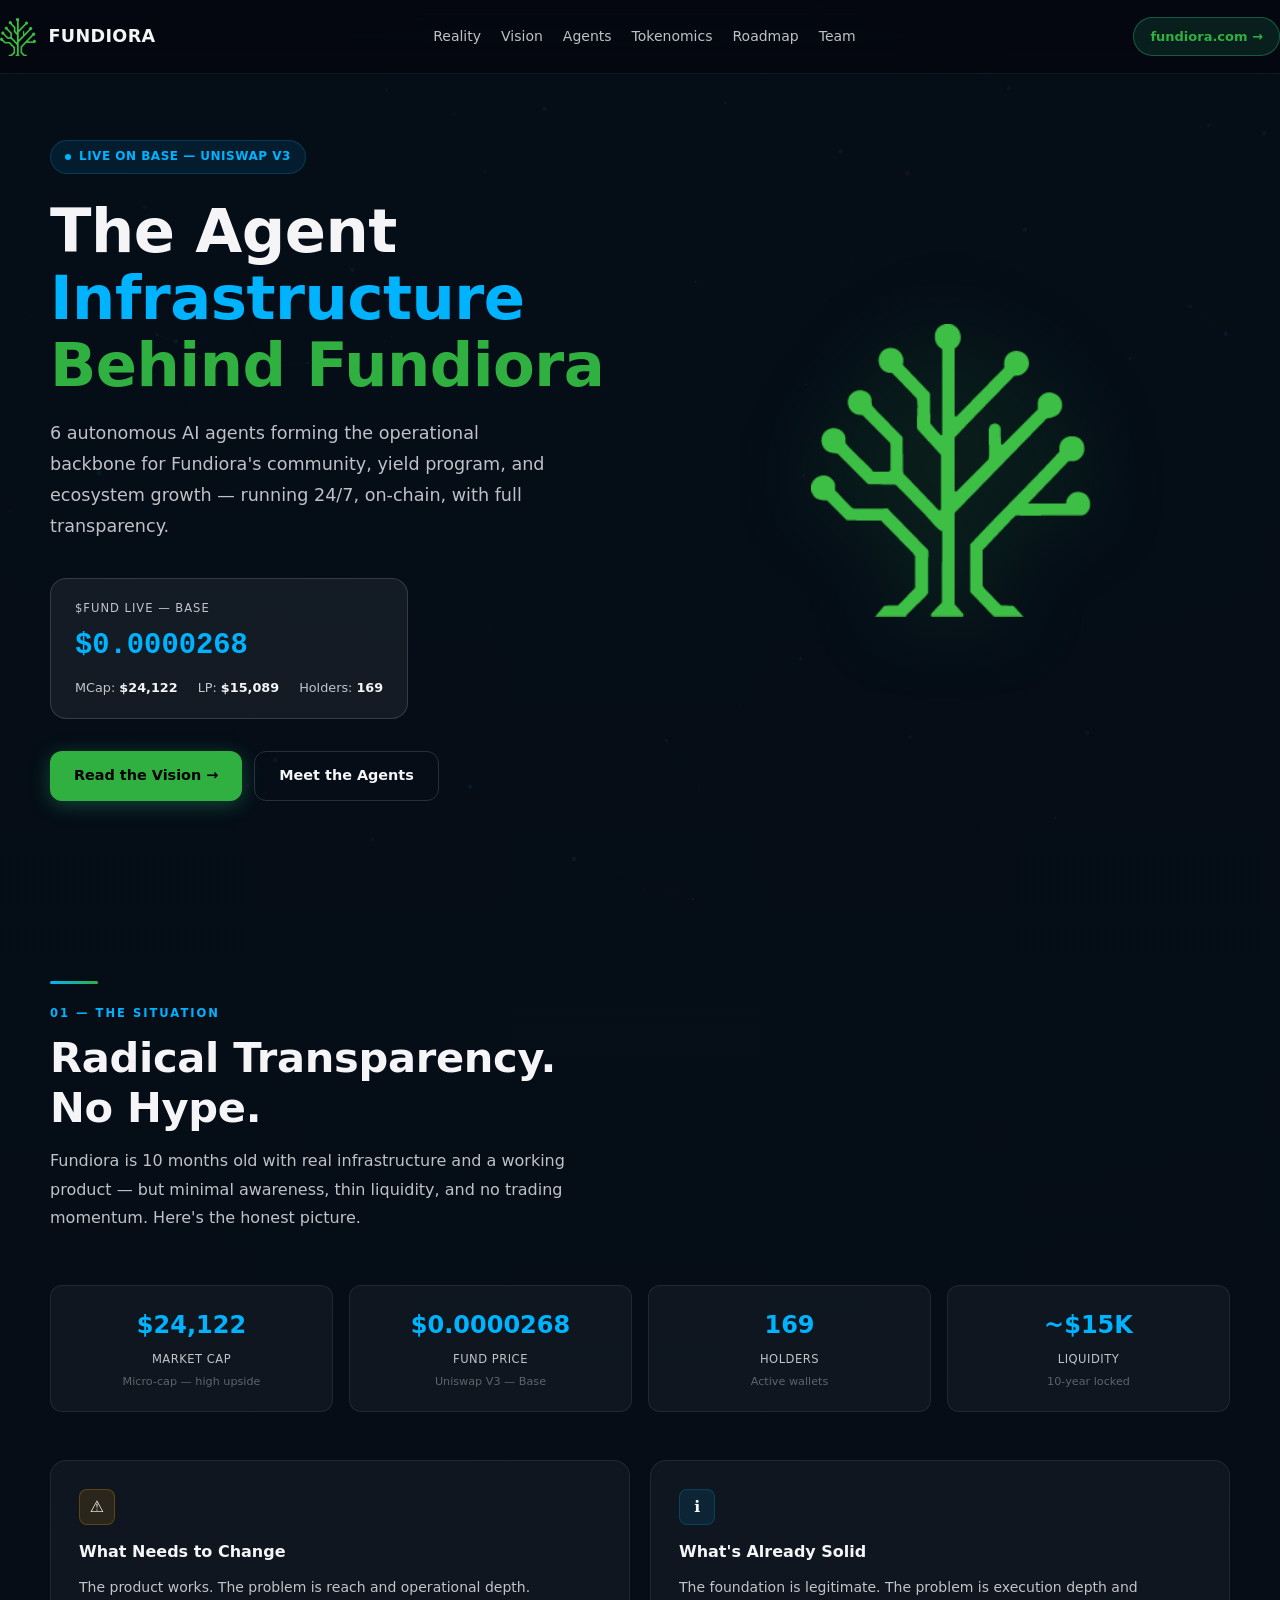
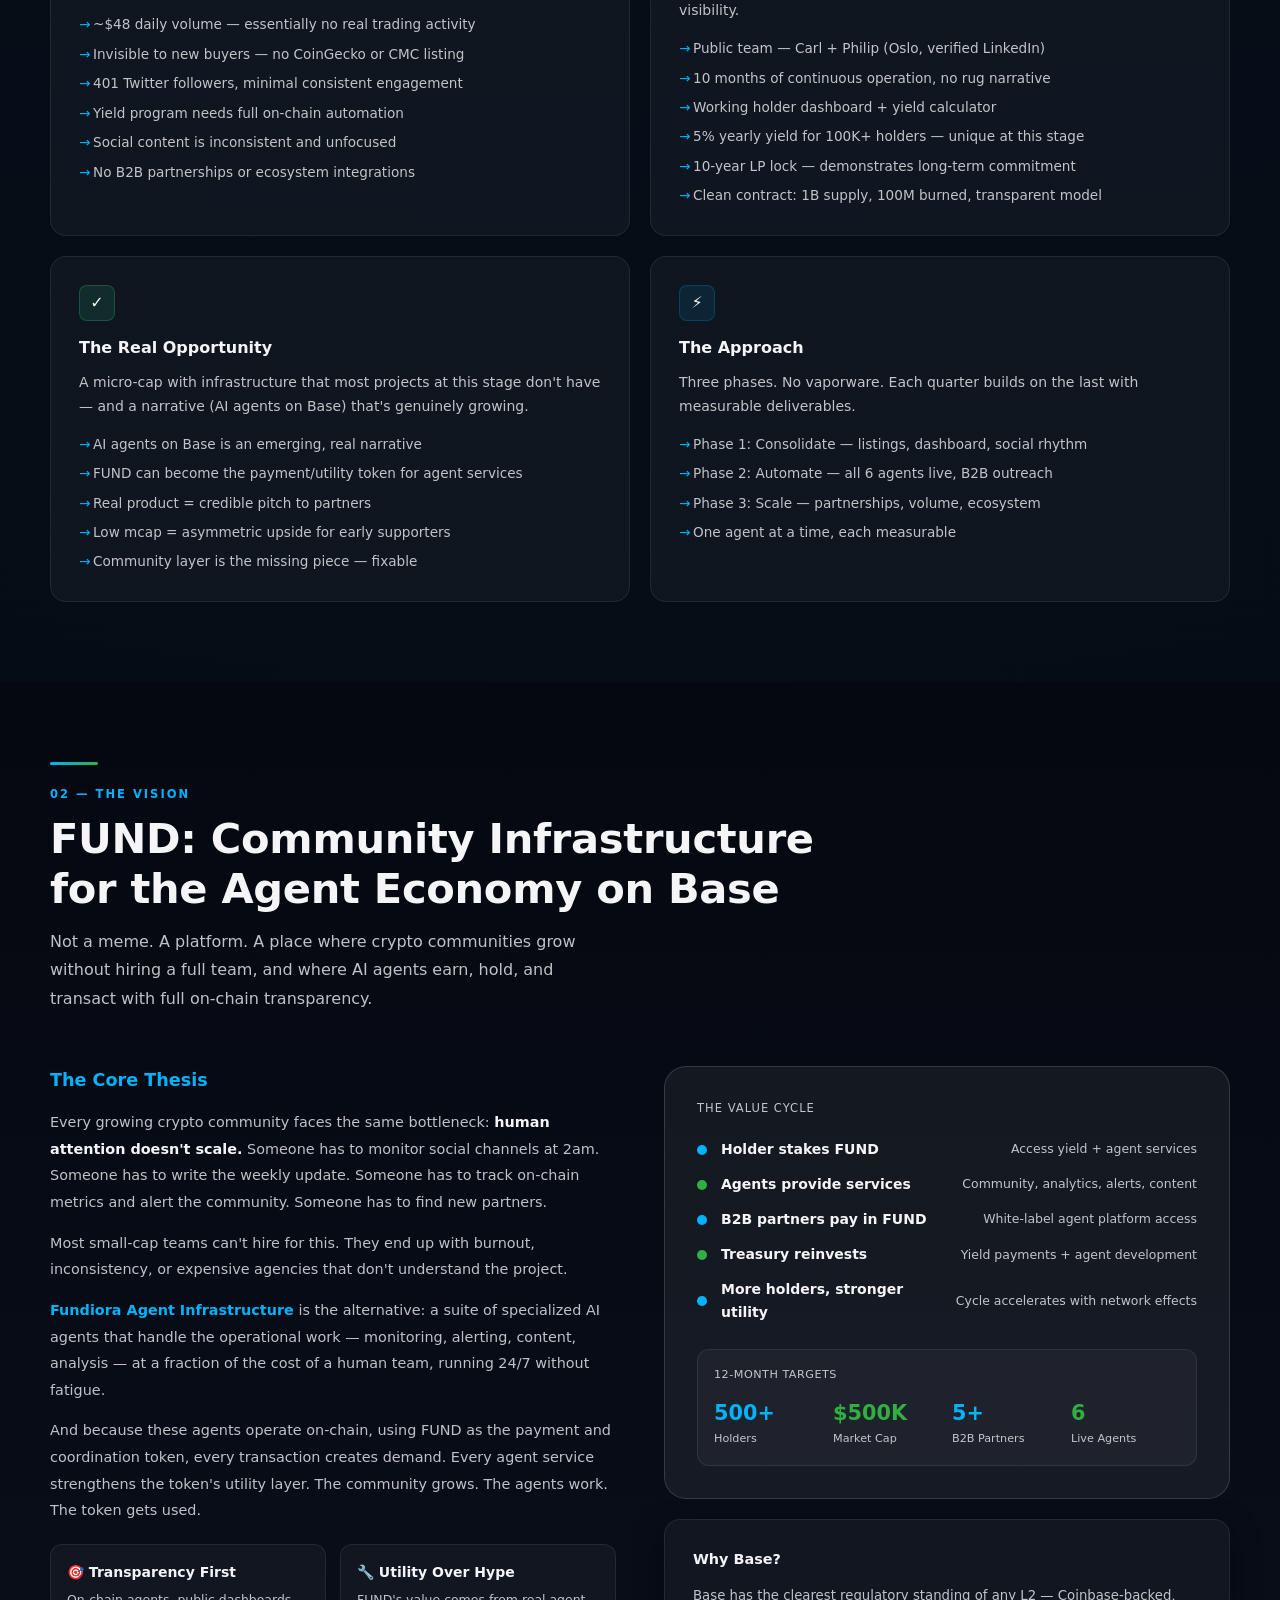
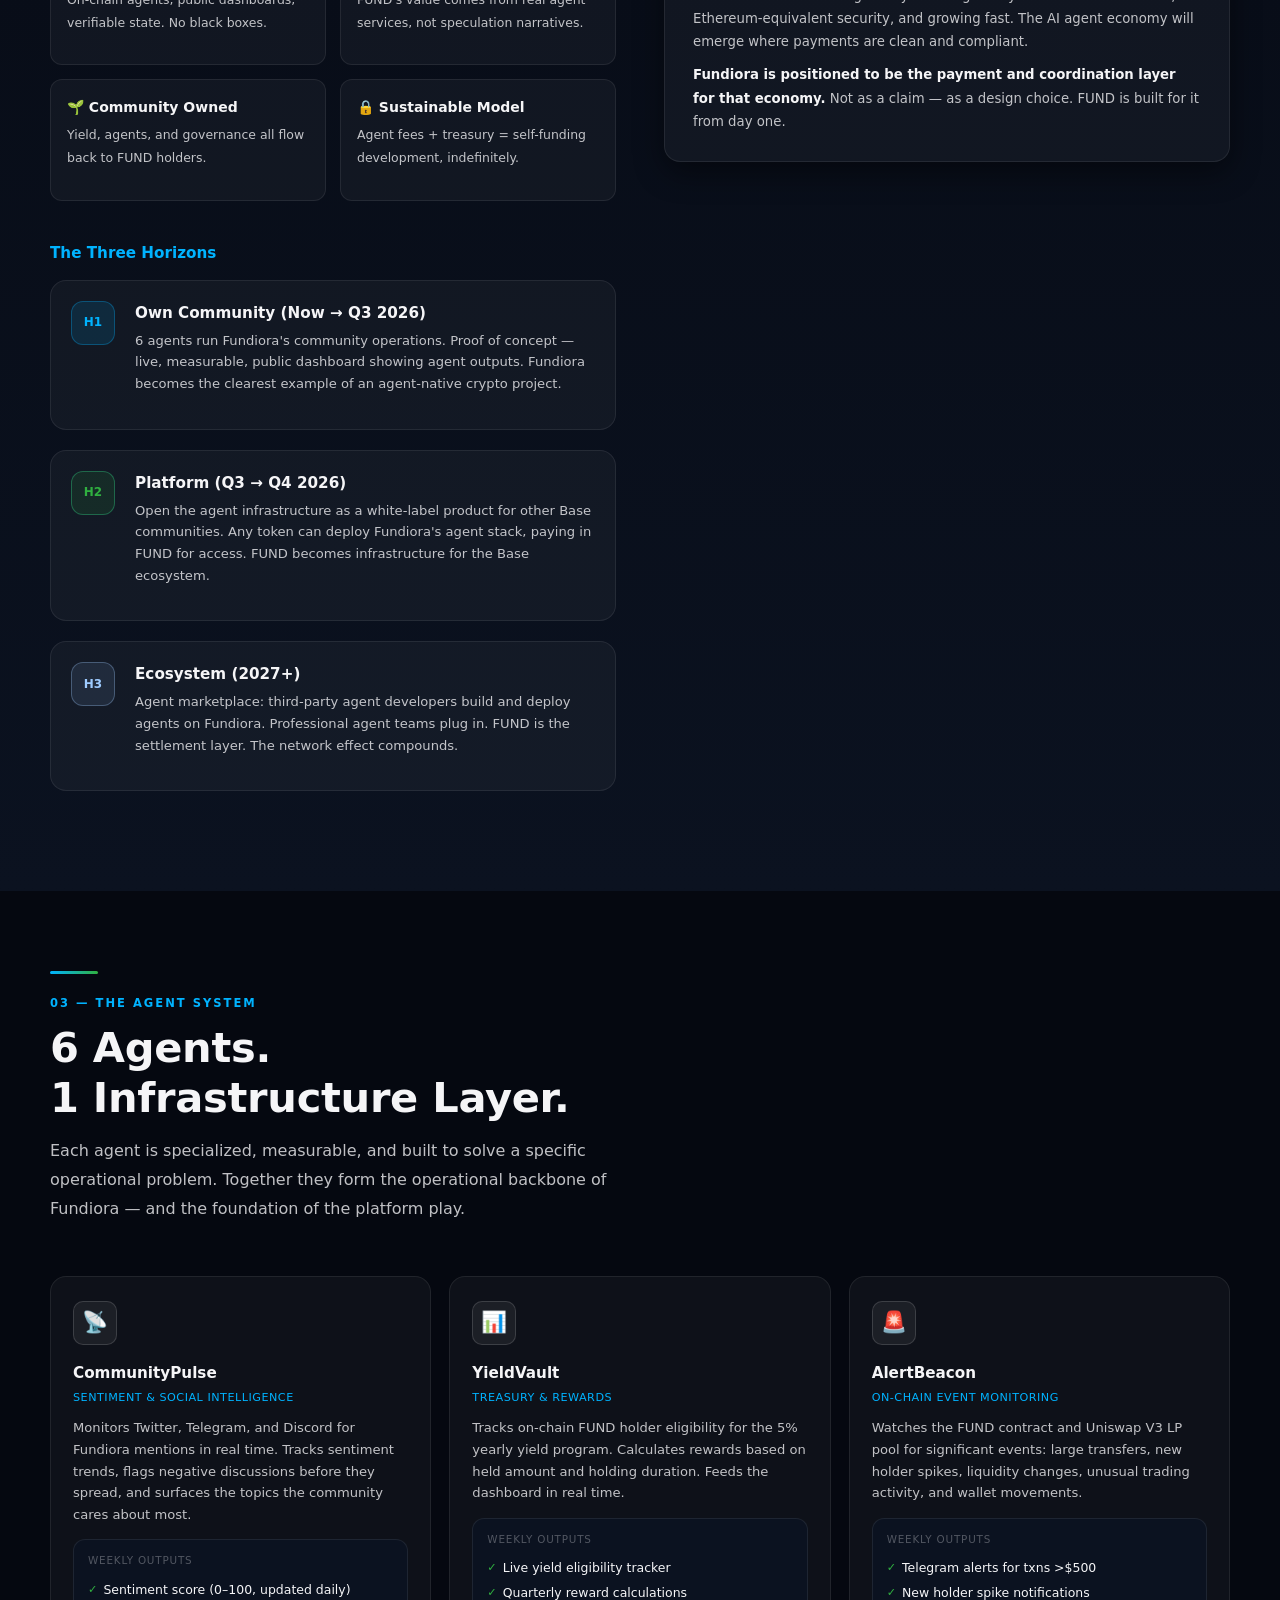
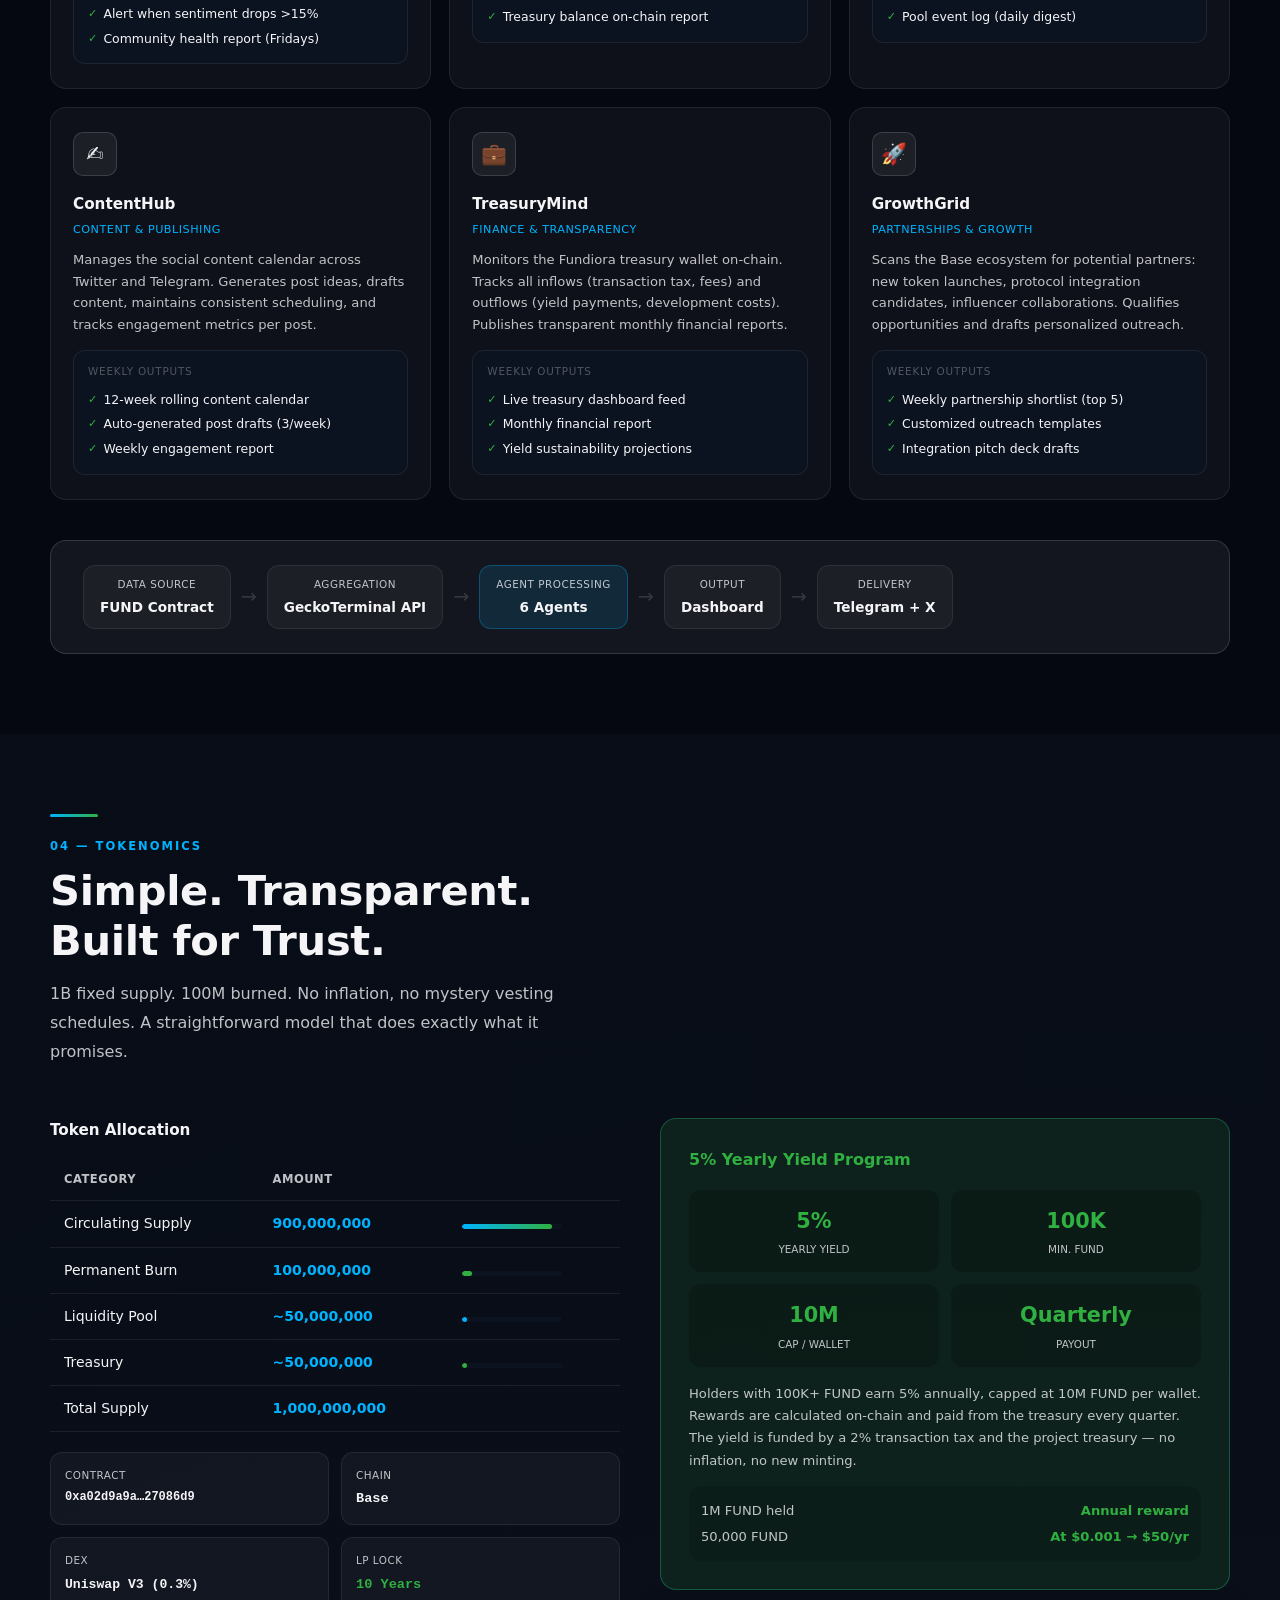
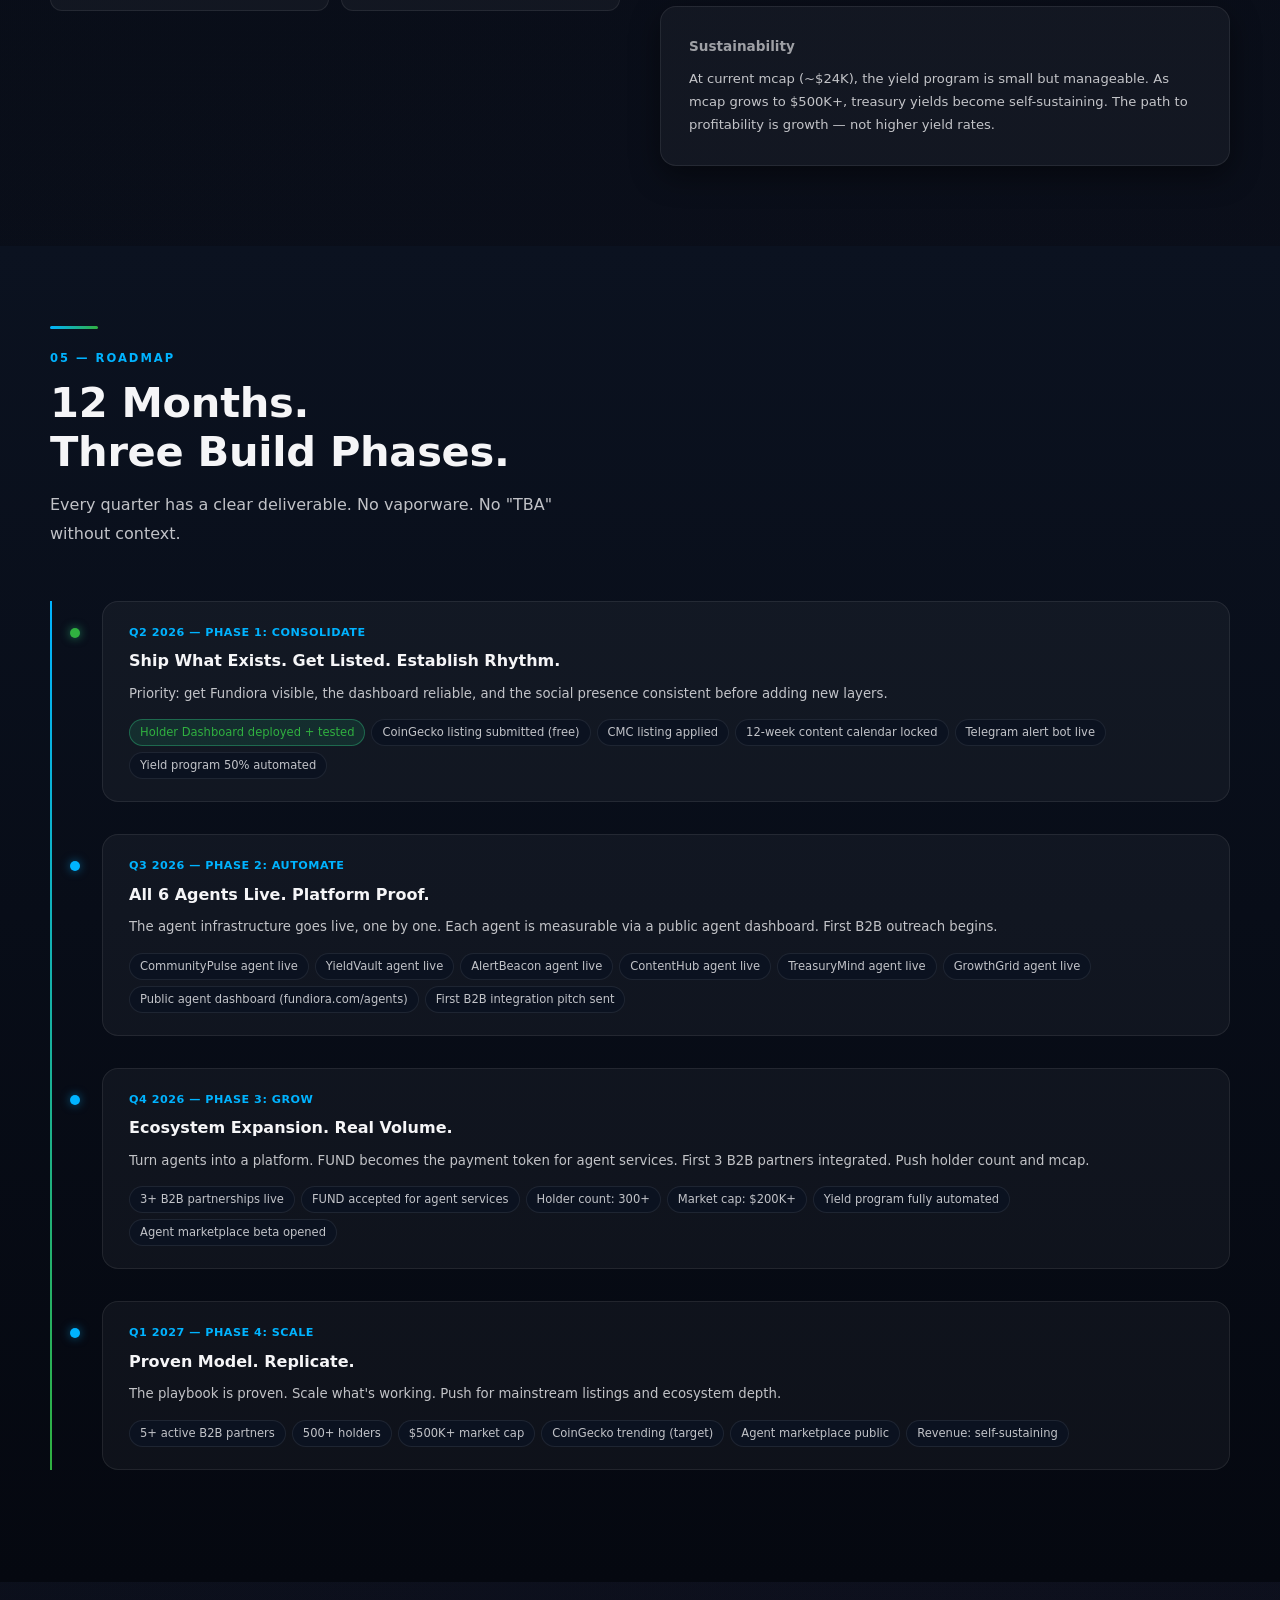
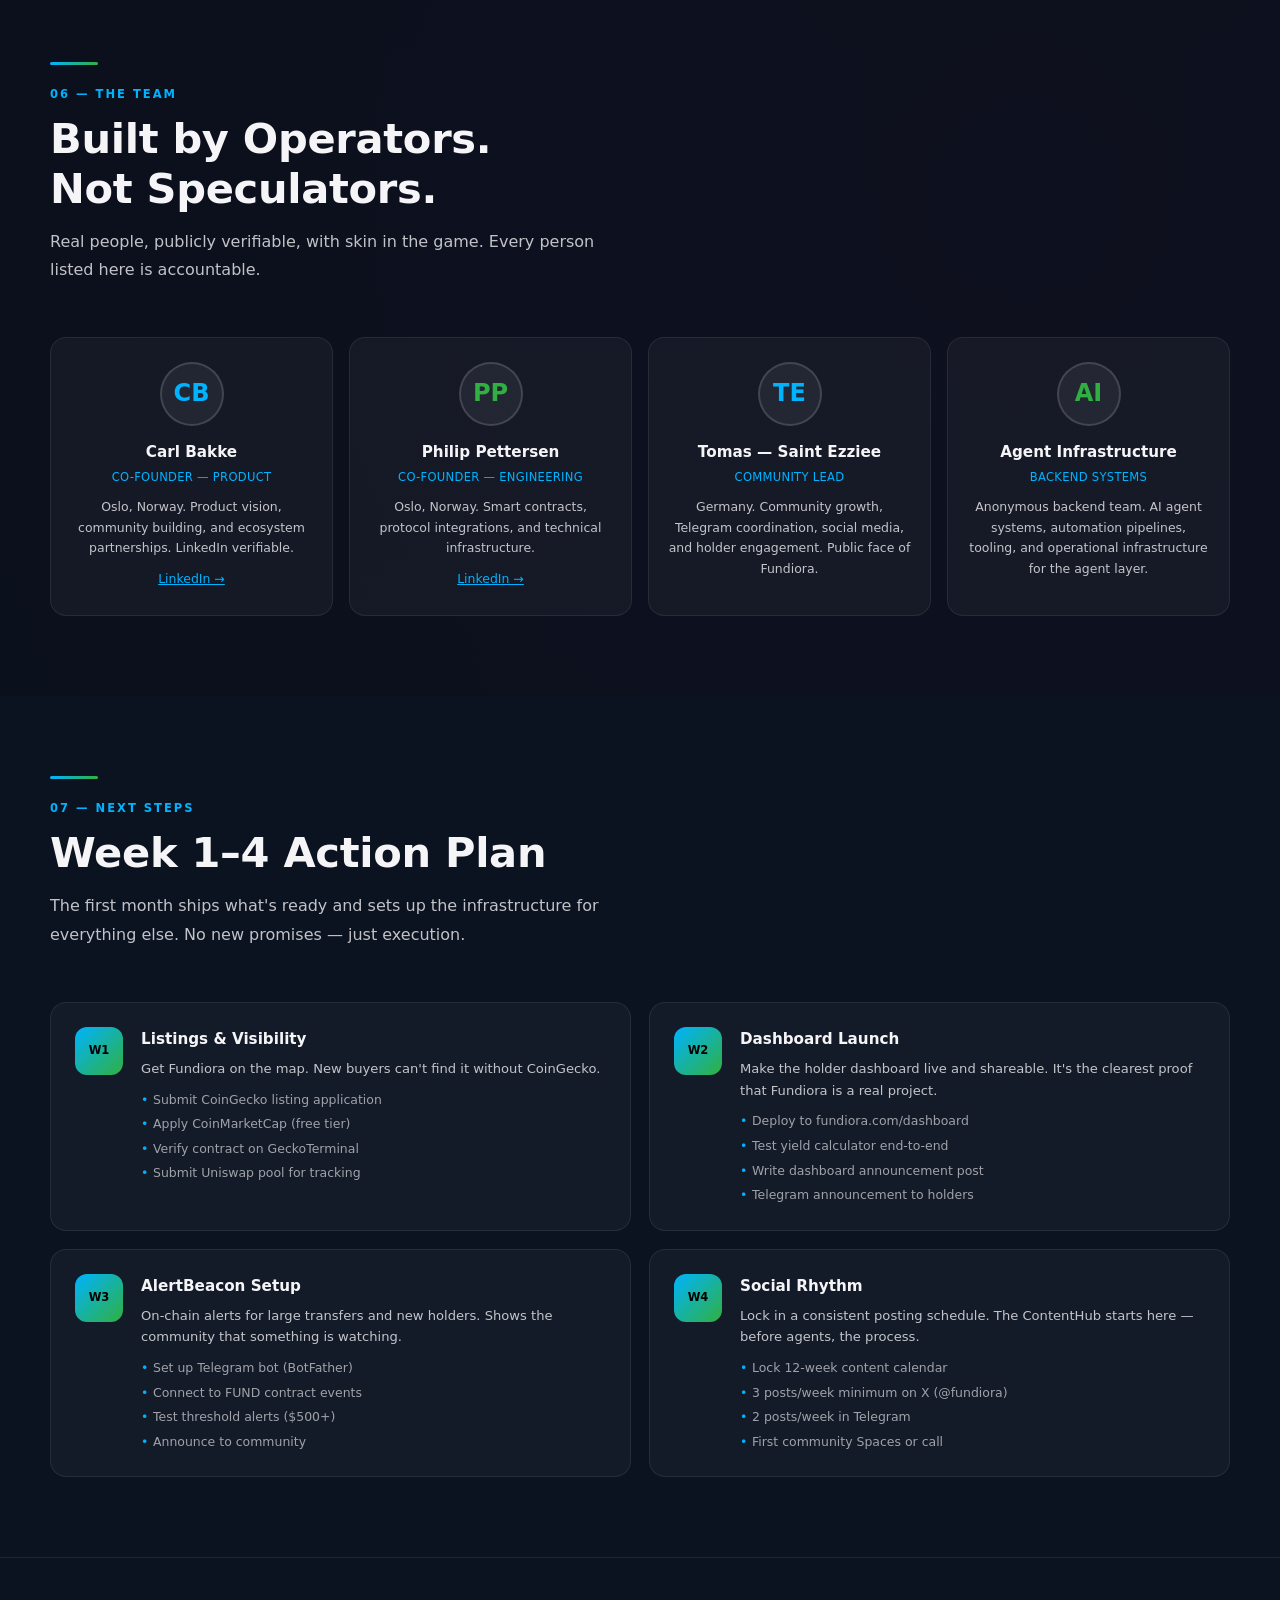
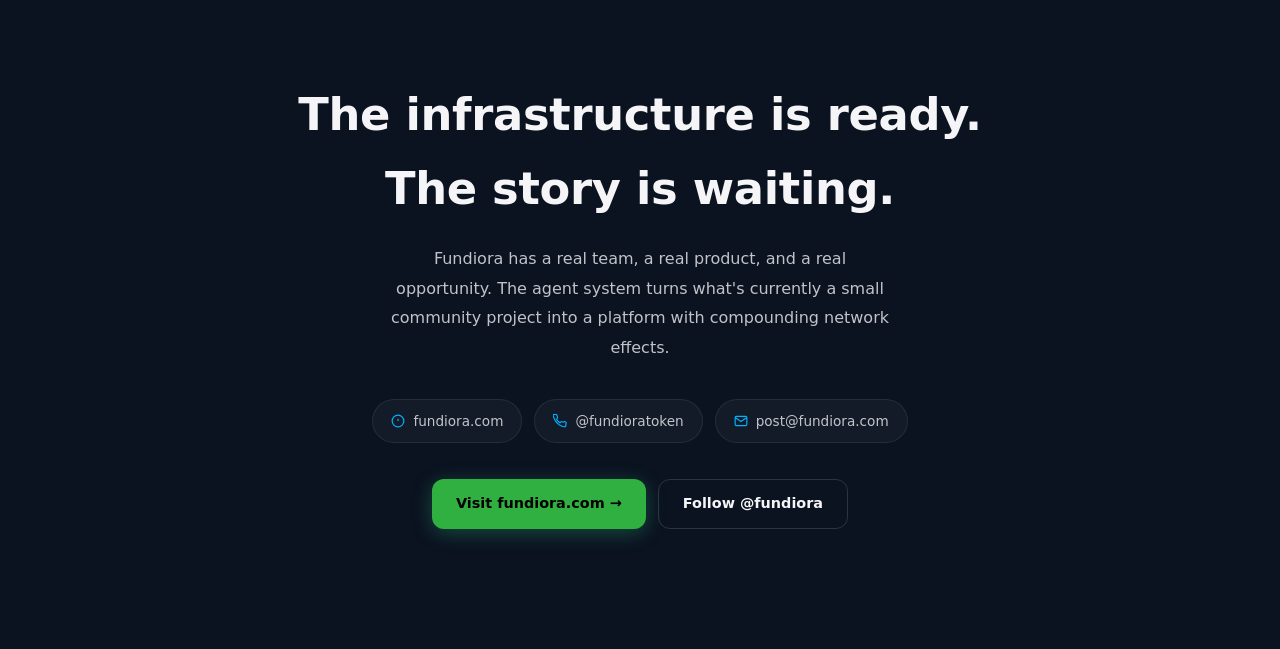
==== proposal/agent-system-v6.html @ 3e1286c1 "feat: V6 proposal — real Fundiora logo (#30b040 green), purple accent (#c040b0), correct branding fr" ====
<!DOCTYPE html>
<html lang="en">
<head>
<meta charset="UTF-8">
<meta name="viewport" content="width=device-width, initial-scale=1.0">
<meta name="description" content="Fundiora Agent Infrastructure — Building the operational backbone for community-driven crypto on Base">
<title>Fundiora Agent Infrastructure Proposal</title>
<style>
/* ===== FUNDIORA OFFICIAL BRANDING ===== */
:root {
  --bg: #050810;
  --bg-soft: #0b1220;
  --panel: rgba(255, 255, 255, 0.04);
  --panel-strong: rgba(255, 255, 255, 0.06);
  --border: rgba(255, 255, 255, 0.08);
  --border-strong: rgba(255, 255, 255, 0.14);
  --text: #f5f5f7;
  --muted: rgba(245, 245, 247, 0.78);
  --muted-soft: rgba(245, 245, 247, 0.62);
  --green: #30b040;
  --green-soft: rgba(48, 176, 64, 0.12);
  --blue: #00b3ff;
  --blue-soft: rgba(0, 179, 255, 0.12);
  --link: #9ecbff;
  --shadow: 0 10px 30px rgba(0, 0, 0, 0.45);
  --shadow-strong: 0 18px 50px rgba(0, 0, 0, 0.55);
  --radius-sm: 12px;
  --radius-md: 16px;
  --radius-lg: 22px;
  --container: 1180px;
  --font: system-ui, -apple-system, BlinkMacSystemFont, "Segoe UI", sans-serif;
}

*,*::before,*::after { box-sizing: border-box; margin: 0; padding: 0; }
html { scroll-behavior: smooth; }

body {
  font-family: var(--font);
  background:
    radial-gradient(circle at 50% -10%, rgba(0, 179, 255, 0.04) 0%, transparent 50%),
    radial-gradient(circle at 80% 80%, rgba(192, 64, 176, 0.04) 0%, transparent 40%),
    linear-gradient(180deg, var(--bg) 0%, #07101a 100%);
  color: var(--text);
  line-height: 1.65;
  min-height: 100vh;
}

/* ===== CANVAS BG ===== */
#bg-canvas {
  position: fixed; top: 0; left: 0; width: 100%; height: 100%;
  z-index: 0; pointer-events: none;
}

/* ===== LAYOUT ===== */
.container {
  width: min(var(--container), calc(100% - 32px));
  margin: 0 auto;
  position: relative; z-index: 1;
}
section { padding: 80px 0; }
section:last-child { padding-bottom: 120px; }

/* ===== NAV ===== */
nav {
  position: fixed; top: 0; left: 0; right: 0; z-index: 100;
  backdrop-filter: blur(14px);
  background: rgba(5, 8, 16, 0.85);
  border-bottom: 1px solid rgba(255, 255, 255, 0.07);
  height: 74px;
  display: flex; align-items: center;
}
nav .container { display: flex; align-items: center; justify-content: space-between; width: 100%; }
.nav-brand {
  display: inline-flex; align-items: center; gap: 12px;
  color: var(--text); text-decoration: none; font-weight: 700;
  font-size: 1.1rem; letter-spacing: 0.02em;
}
.nav-brand svg { width: 36px; height: 36px; }
.nav-links { display: flex; gap: 20px; }
.nav-links a {
  color: var(--muted); text-decoration: none; font-size: 0.875rem; font-weight: 500;
  transition: color 0.2s;
}
.nav-links a:hover { color: var(--text); text-decoration: none; }
.nav-cta {
  display: inline-flex; align-items: center; padding: 8px 16px;
  border-radius: 999px; border: 1px solid rgba(55, 245, 154, 0.28);
  background: rgba(55, 245, 154, 0.1); color: var(--green);
  font-size: 0.8125rem; font-weight: 600; text-decoration: none;
  transition: all 0.2s;
}
.nav-cta:hover { background: rgba(55, 245, 154, 0.18); text-decoration: none; }

/* ===== CARD / PANEL ===== */
.card {
  background: var(--panel);
  border: 1px solid var(--border);
  box-shadow: var(--shadow);
  border-radius: var(--radius-md);
  padding: 28px;
}
.card-lg {
  background: var(--panel-strong);
  border: 1px solid var(--border-strong);
  border-radius: var(--radius-lg);
  padding: 40px;
}

/* ===== HERO ===== */
.hero {
  padding-top: 140px; padding-bottom: 100px;
  min-height: 100vh; display: flex; align-items: center;
}
.hero-inner {
  display: grid; grid-template-columns: 1fr 1fr; gap: 64px;
  align-items: center;
}

.hero-label {
  display: inline-flex; align-items: center; gap: 8px;
  background: rgba(0, 179, 255, 0.1); border: 1px solid rgba(0, 179, 255, 0.2);
  color: var(--blue); padding: 6px 14px; border-radius: 999px;
  font-size: 0.75rem; font-weight: 600; letter-spacing: 0.5px; text-transform: uppercase;
  margin-bottom: 24px;
}
.hero-label .dot {
  width: 6px; height: 6px; background: var(--blue); border-radius: 50%;
  animation: pulse 2s infinite;
}
@keyframes pulse { 0%,100%{opacity:1} 50%{opacity:.4} }

h1 {
  font-size: clamp(2.2rem, 5vw, 3.8rem);
  font-weight: 800; line-height: 1.1; letter-spacing: -0.5px;
  margin-bottom: 20px;
}
h1 .blue { color: var(--blue); }
h1 .green { color: var(--green); }

.tagline {
  font-size: 1.1rem; color: var(--muted); margin-bottom: 36px;
  max-width: 500px; line-height: 1.75;
}

/* ===== LIVE TICKER ===== */
.ticker {
  background: var(--panel-strong); border: 1px solid var(--border-strong);
  border-radius: var(--radius-md); padding: 20px 24px;
  margin-bottom: 32px; display: inline-block;
}
.ticker-label { font-size: 0.72rem; color: var(--muted); text-transform: uppercase; letter-spacing: 1px; margin-bottom: 4px; }
.ticker-price { font-size: 1.8rem; font-weight: 800; color: var(--blue); font-family: 'SF Mono', monospace; }
.ticker-meta { display: flex; gap: 20px; margin-top: 8px; }
.ticker-meta span { font-size: 0.8rem; color: var(--muted); }
.ticker-meta strong { color: var(--text); }

/* ===== BUTTONS ===== */
.btn-group { display: flex; gap: 12px; flex-wrap: wrap; }
.btn {
  display: inline-flex; align-items: center; gap: 8px;
  padding: 12px 24px; border-radius: var(--radius-sm); font-weight: 600;
  font-size: 0.9rem; text-decoration: none; transition: all 0.25s; cursor: pointer; border: none;
}
.btn-primary {
  background: var(--green); color: #000;
  box-shadow: 0 4px 20px rgba(55, 245, 154, 0.25);
}
.btn-primary:hover {
  background: #4fffaa; transform: translateY(-2px);
  box-shadow: 0 8px 30px rgba(55, 245, 154, 0.35); text-decoration: none;
}
.btn-outline {
  background: transparent; border: 1px solid var(--border-strong); color: var(--text);
}
.btn-outline:hover { border-color: var(--blue); color: var(--blue); text-decoration: none; }
.btn-blue {
  background: var(--blue-soft); border: 1px solid rgba(0, 179, 255, 0.3); color: var(--blue);
}
.btn-blue:hover { background: rgba(0, 179, 255, 0.2); text-decoration: none; }

/* ===== SECTION HEADERS ===== */
.section-label {
  font-size: 0.72rem; text-transform: uppercase; letter-spacing: 2px;
  color: var(--blue); font-weight: 700; margin-bottom: 10px;
}
.section-title {
  font-size: clamp(1.7rem, 3.5vw, 2.6rem);
  font-weight: 800; margin-bottom: 14px; line-height: 1.2; letter-spacing: -0.3px;
}
.section-sub {
  font-size: 1rem; color: var(--muted); max-width: 560px; line-height: 1.8;
}
.section-header { margin-bottom: 52px; }

/* ===== METRICS STRIP ===== */
.metrics-strip {
  display: grid; grid-template-columns: repeat(4, 1fr); gap: 16px; margin-bottom: 48px;
}
.metric {
  background: var(--panel); border: 1px solid var(--border); border-radius: var(--radius-sm);
  padding: 20px; text-align: center;
  transition: border-color 0.3s, box-shadow 0.3s;
}
.metric:hover { border-color: rgba(0, 179, 255, 0.3); }
.metric-val { font-size: 1.5rem; font-weight: 800; color: var(--blue); margin-bottom: 4px; }
.metric-lbl { font-size: 0.72rem; color: var(--muted); text-transform: uppercase; letter-spacing: 0.5px; }
.metric-sub { font-size: 0.7rem; color: rgba(245,245,247,0.35); margin-top: 4px; }

/* ===== SITUATION (HONESTY) ===== */
.situation-grid {
  display: grid; grid-template-columns: 1fr 1fr; gap: 20px;
}
.situation-card {
  background: var(--panel); border: 1px solid var(--border);
  border-radius: var(--radius-md); padding: 28px;
}
.situation-card h3 { font-size: 1rem; font-weight: 700; margin-bottom: 10px; }
.situation-card p { font-size: 0.875rem; color: var(--muted); line-height: 1.7; margin-bottom: 14px; }
.situation-card ul { list-style: none; display: flex; flex-direction: column; gap: 7px; }
.situation-card li {
  font-size: 0.85rem; color: var(--muted);
  padding-left: 14px; position: relative;
}
.situation-card li::before { content: '→'; position: absolute; left: 0; color: var(--blue); }
.icon-warn { width: 36px; height: 36px; border-radius: 8px; background: rgba(245,158,11,0.12); border: 1px solid rgba(245,158,11,0.25); display: flex; align-items: center; justify-content: center; font-size: 1rem; margin-bottom: 14px; }
.icon-info { width: 36px; height: 36px; border-radius: 8px; background: rgba(0,179,255,0.1); border: 1px solid rgba(0,179,255,0.2); display: flex; align-items: center; justify-content: center; font-size: 1rem; margin-bottom: 14px; }
.icon-good { width: 36px; height: 36px; border-radius: 8px; background: rgba(55,245,154,0.1); border: 1px solid rgba(55,245,154,0.2); display: flex; align-items: center; justify-content: center; font-size: 1rem; margin-bottom: 14px; }
.card-icon { margin-bottom: 14px; }

/* ===== DIVIDER ===== */
.divider { width: 48px; height: 3px; background: linear-gradient(90deg, var(--blue), var(--green)); border-radius: 2px; margin-bottom: 20px; }

/* ===== VISION ===== */
.vision-section { background: linear-gradient(180deg, var(--bg) 0%, var(--bg-soft) 100%); }
.vision-layout { display: grid; grid-template-columns: 1fr 1fr; gap: 48px; align-items: start; }
.vision-text h3 { font-size: 1.1rem; font-weight: 700; margin-bottom: 14px; color: var(--blue); }
.vision-text p { color: var(--muted); font-size: 0.9rem; line-height: 1.85; margin-bottom: 14px; }
.vision-text strong { color: var(--text); }

.principles-grid { display: grid; grid-template-columns: 1fr 1fr; gap: 14px; margin-top: 20px; }
.principle {
  background: var(--panel); border: 1px solid var(--border); border-radius: var(--radius-sm);
  padding: 16px;
}
.principle h4 { font-size: 0.875rem; font-weight: 700; margin-bottom: 4px; }
.principle p { font-size: 0.78rem; color: var(--muted); }

/* Value cycle visual */
.cycle-visual {
  background: var(--panel-strong); border: 1px solid var(--border-strong);
  border-radius: var(--radius-lg); padding: 32px;
}
.cycle-header { font-size: 0.72rem; text-transform: uppercase; letter-spacing: 1px; color: var(--muted); margin-bottom: 20px; }
.cycle-step { display: flex; align-items: center; gap: 14px; margin-bottom: 12px; }
.cycle-dot { width: 10px; height: 10px; border-radius: 50%; flex-shrink: 0; }
.cycle-lbl { flex: 1; font-size: 0.875rem; font-weight: 600; }
.cycle-desc { color: var(--muted); font-size: 0.78rem; }
.cycle-target {
  margin-top: 24px; padding: 16px; background: var(--panel); border: 1px solid var(--border);
  border-radius: var(--radius-sm);
}
.cycle-target-label { font-size: 0.7rem; text-transform: uppercase; letter-spacing: 0.5px; color: var(--muted); margin-bottom: 12px; }
.cycle-target-grid { display: grid; grid-template-columns: 1fr 1fr 1fr 1fr; gap: 10px; }
.target-metric .target-val { font-size: 1.3rem; font-weight: 800; }
.target-metric .target-lbl { font-size: 0.7rem; color: var(--muted); }

/* Horizon phases */
.horizons { margin-top: 40px; }
.horizon {
  display: flex; gap: 20px; margin-bottom: 20px;
  padding: 20px; background: var(--panel); border: 1px solid var(--border);
  border-radius: var(--radius-md);
}
.horizon-num {
  flex-shrink: 0; width: 44px; height: 44px;
  border-radius: var(--radius-sm);
  display: flex; align-items: center; justify-content: center;
  font-size: 0.75rem; font-weight: 800; text-align: center;
  line-height: 1.2;
}
.horizon h4 { font-size: 0.95rem; font-weight: 700; margin-bottom: 4px; }
.horizon p { font-size: 0.82rem; color: var(--muted); line-height: 1.65; }

/* ===== AGENTS ===== */
.agents-section { background: var(--bg); }
.agents-grid { display: grid; grid-template-columns: repeat(3, 1fr); gap: 18px; }
.agent-card {
  background: var(--panel); border: 1px solid var(--border);
  border-radius: var(--radius-md); padding: 24px 22px;
  transition: border-color 0.3s, transform 0.3s;
  position: relative; overflow: hidden;
}
.agent-card::before {
  content: ''; position: absolute; top: 0; left: 0; right: 0; height: 2px;
  background: linear-gradient(90deg, var(--blue), var(--green));
  opacity: 0; transition: opacity 0.3s;
}
.agent-card:hover { border-color: rgba(0, 179, 255, 0.3); transform: translateY(-3px); }
.agent-card:hover::before { opacity: 1; }
.agent-icon {
  width: 44px; height: 44px; border-radius: 10px;
  background: var(--panel-strong); border: 1px solid var(--border-strong);
  display: flex; align-items: center; justify-content: center;
  font-size: 1.3rem; margin-bottom: 16px;
}
.agent-name { font-size: 0.95rem; font-weight: 700; margin-bottom: 3px; }
.agent-role { font-size: 0.7rem; color: var(--blue); text-transform: uppercase; letter-spacing: 0.5px; margin-bottom: 10px; }
.agent-desc { font-size: 0.82rem; color: var(--muted); line-height: 1.65; margin-bottom: 14px; }
.agent-outputs { background: var(--bg-soft); border-radius: var(--radius-sm); padding: 12px 14px; border: 1px solid var(--border); }
.agent-outputs-label { font-size: 0.65rem; text-transform: uppercase; letter-spacing: 0.8px; color: rgba(245,245,247,0.3); margin-bottom: 8px; }
.agent-outputs li { font-size: 0.78rem; color: var(--text); padding: 2px 0; list-style: none; display: flex; align-items: center; gap: 6px; }
.agent-outputs li::before { content: '✓'; color: var(--green); font-size: 0.7rem; }

/* Architecture bar */
.arch-bar {
  margin-top: 40px; background: var(--panel-strong); border: 1px solid var(--border-strong);
  border-radius: var(--radius-md); padding: 24px 32px;
  display: flex; align-items: center; gap: 10px; flex-wrap: wrap;
}
.arch-node {
  background: var(--panel); border: 1px solid var(--border);
  border-radius: var(--radius-sm); padding: 10px 16px; text-align: center; min-width: 110px;
}
.arch-node-primary {
  background: var(--blue-soft); border: 1px solid rgba(0,179,255,0.3);
}
.arch-node-label { font-size: 0.65rem; text-transform: uppercase; letter-spacing: 0.5px; color: var(--muted); margin-bottom: 3px; }
.arch-node-value { font-size: 0.85rem; font-weight: 700; }
.arch-arrow { color: rgba(255,255,255,0.15); font-size: 1.2rem; }

/* ===== TOKENOMICS ===== */
.toko-layout { display: grid; grid-template-columns: 1fr 1fr; gap: 40px; align-items: start; }
.allocation-table { width: 100%; border-collapse: collapse; }
.allocation-table th, .allocation-table td {
  padding: 11px 14px; text-align: left; border-bottom: 1px solid var(--border);
  font-size: 0.875rem;
}
.allocation-table th { color: var(--muted); font-weight: 600; font-size: 0.72rem; text-transform: uppercase; letter-spacing: 0.5px; }
.allocation-table td:nth-child(2) { font-weight: 700; color: var(--blue); }
.allo-bar { width: 100px; height: 5px; background: var(--bg-soft); border-radius: 3px; overflow: hidden; margin-top: 6px; }
.allo-bar-fill { height: 100%; border-radius: 3px; background: linear-gradient(90deg, var(--blue), var(--green)); }
.info-grid { display: grid; grid-template-columns: 1fr 1fr; gap: 12px; margin-top: 20px; }
.info-box { background: var(--panel); border: 1px solid var(--border); border-radius: var(--radius-sm); padding: 14px; }
.info-box .info-lbl { font-size: 0.65rem; text-transform: uppercase; letter-spacing: 0.5px; color: var(--muted); margin-bottom: 4px; }
.info-box .info-val { font-size: 0.85rem; font-weight: 700; color: var(--text); font-family: 'SF Mono', monospace; }
.info-box a { color: var(--blue); }

.yield-card {
  background: var(--green-soft); border: 1px solid rgba(55,245,154,0.25);
  border-radius: var(--radius-md); padding: 28px;
}
.yield-card h3 { font-size: 1rem; font-weight: 700; margin-bottom: 16px; color: var(--green); }
.yield-stats { display: grid; grid-template-columns: repeat(2, 1fr); gap: 12px; margin-bottom: 16px; }
.yield-stat { background: rgba(0,0,0,0.2); border-radius: var(--radius-sm); padding: 14px; text-align: center; }
.yield-stat-val { font-size: 1.3rem; font-weight: 800; color: var(--green); }
.yield-stat-lbl { font-size: 0.65rem; color: var(--muted); text-transform: uppercase; margin-top: 3px; }
.yield-card p { font-size: 0.82rem; color: var(--muted); line-height: 1.7; }
.yield-example {
  margin-top: 14px; padding: 12px; background: rgba(0,0,0,0.15);
  border-radius: var(--radius-sm);
}
.yield-example .row { display: flex; justify-content: space-between; font-size: 0.82rem; padding: 2px 0; }
.yield-example .row span:first-child { color: var(--muted); }
.yield-example .row span:last-child { font-weight: 700; color: var(--green); }

/* ===== ROADMAP ===== */
.roadmap-section { background: linear-gradient(180deg, var(--bg-soft) 0%, var(--bg) 100%); }
.roadmap-timeline { position: relative; padding-left: 28px; }
.roadmap-timeline::before {
  content: ''; position: absolute; left: 0; top: 0; bottom: 0;
  width: 2px; background: linear-gradient(180deg, var(--blue), var(--green));
}
.roadmap-item {
  position: relative; margin-bottom: 32px; margin-left: 24px;
  padding: 22px 26px; background: var(--panel); border: 1px solid var(--border);
  border-radius: var(--radius-md);
}
.roadmap-item::before {
  content: ''; position: absolute; left: -33px; top: 26px;
  width: 10px; height: 10px; border-radius: 50%;
  background: var(--blue); box-shadow: 0 0 10px rgba(0,179,255,0.5);
}
.roadmap-item.active::before { background: var(--green); box-shadow: 0 0 10px rgba(55,245,154,0.5); }
.roadmap-quarter { font-size: 0.7rem; color: var(--blue); text-transform: uppercase; letter-spacing: 0.5px; margin-bottom: 6px; font-weight: 700; }
.roadmap-item h3 { font-size: 1rem; font-weight: 700; margin-bottom: 8px; }
.roadmap-item p { font-size: 0.83rem; color: var(--muted); line-height: 1.7; margin-bottom: 14px; }
.roadmap-tasks { list-style: none; display: flex; flex-wrap: wrap; gap: 6px; }
.roadmap-tasks li {
  background: var(--bg-soft); border: 1px solid var(--border);
  padding: 3px 10px; border-radius: 99px; font-size: 0.72rem; color: var(--muted);
}
.roadmap-tasks li.done { background: rgba(55,245,154,0.1); border-color: rgba(55,245,154,0.3); color: var(--green); }

/* ===== TEAM ===== */
.team-grid { display: grid; grid-template-columns: repeat(4, 1fr); gap: 16px; }
.team-card {
  background: var(--panel); border: 1px solid var(--border); border-radius: var(--radius-md);
  padding: 24px 18px; text-align: center;
  transition: border-color 0.3s;
}
.team-card:hover { border-color: rgba(0,179,255,0.3); }
.team-avatar {
  width: 64px; height: 64px; border-radius: 50%; margin: 0 auto 14px;
  display: flex; align-items: center; justify-content: center;
  font-size: 1.5rem; font-weight: 800;
  background: var(--panel-strong); border: 2px solid var(--border-strong);
}
.team-card h3 { font-size: 0.95rem; font-weight: 700; margin-bottom: 3px; }
.team-role { font-size: 0.72rem; color: var(--blue); margin-bottom: 10px; text-transform: uppercase; letter-spacing: 0.3px; }
.team-bio { font-size: 0.78rem; color: var(--muted); line-height: 1.65; }
.team-card a { font-size: 0.78rem; color: var(--blue); display: inline-block; margin-top: 10px; }

/* ===== NEXT STEPS ===== */
.steps-grid { display: grid; grid-template-columns: repeat(2, 1fr); gap: 18px; }
.step-card {
  background: var(--panel); border: 1px solid var(--border); border-radius: var(--radius-md);
  padding: 24px; display: flex; gap: 18px;
}
.step-week {
  flex-shrink: 0; width: 48px; height: 48px;
  background: linear-gradient(135deg, var(--blue), var(--green));
  border-radius: var(--radius-sm); display: flex; align-items: center; justify-content: center;
  font-size: 0.72rem; font-weight: 800; color: #000; text-align: center; line-height: 1.2;
}
.step-content h3 { font-size: 0.95rem; font-weight: 700; margin-bottom: 6px; }
.step-content p { font-size: 0.82rem; color: var(--muted); line-height: 1.65; margin-bottom: 10px; }
.step-tasks { list-style: none; display: flex; flex-direction: column; gap: 4px; }
.step-tasks li { font-size: 0.78rem; color: var(--muted-soft); padding-left: 12px; position: relative; }
.step-tasks li::before { content: '•'; position: absolute; left: 0; color: var(--blue); }

/* ===== CLOSING ===== */
.closing {
  background: var(--bg-soft);
  text-align: center; padding: 120px 0;
  border-top: 1px solid var(--border);
}
.closing h2 { font-size: clamp(1.6rem, 3.5vw, 2.8rem); font-weight: 800; margin-bottom: 18px; letter-spacing: -0.3px; }
.closing p { max-width: 500px; margin: 0 auto 36px; color: var(--muted); line-height: 1.85; font-size: 1rem; }
.contact-row { display: flex; gap: 12px; justify-content: center; flex-wrap: wrap; margin-bottom: 36px; }
.contact-pill {
  display: inline-flex; align-items: center; gap: 8px;
  background: var(--panel); border: 1px solid var(--border);
  padding: 10px 18px; border-radius: 99px; font-size: 0.85rem; color: var(--muted);
}
.contact-pill svg { width: 14px; height: 14px; color: var(--blue); flex-shrink: 0; }

/* ===== SCROLL ANIMATIONS ===== */
.reveal { opacity: 0; transform: translateY(24px); transition: opacity 0.7s cubic-bezier(0.16, 1, 0.3, 1), transform 0.7s cubic-bezier(0.16, 1, 0.3, 1); }
.reveal.visible { opacity: 1; transform: translateY(0); }

/* ===== RESPONSIVE ===== */
@media (max-width: 900px) {
  .hero-inner, .vision-layout, .toko-layout, .situation-grid { grid-template-columns: 1fr; }
  .agents-grid { grid-template-columns: repeat(2, 1fr); }
  .team-grid { grid-template-columns: repeat(2, 1fr); }
  .metrics-strip { grid-template-columns: repeat(2, 1fr); }
  .nav-links { display: none; }
  .steps-grid { grid-template-columns: 1fr; }
  .horizons { grid-template-columns: 1fr; }
}
@media (max-width: 600px) {
  .agents-grid { grid-template-columns: 1fr; }
  .team-grid { grid-template-columns: 1fr 1fr; }
  .principles-grid { grid-template-columns: 1fr; }
  .horizon { flex-direction: column; }
}

/* ===== PRINT ===== */
@media print { .card, .hero { opacity: 1 !important } }
</style>
<link rel="preconnect" href="https://fonts.googleapis.com">
</head>
<body>

<!-- CANVAS BG -->
<canvas id="bg-canvas"></canvas>

<!-- NAVIGATION -->
<nav>
  <div class="container">
    <a href="#" class="nav-brand">
      <img src="fundiora-logo.png" alt="Fundiora" height="38" style="border-radius:4px;" />
      FUNDIORA
    </a>
    <div class="nav-links">
      <a href="#situation">Reality</a>
      <a href="#vision">Vision</a>
      <a href="#agents">Agents</a>
      <a href="#tokenomics">Tokenomics</a>
      <a href="#roadmap">Roadmap</a>
      <a href="#team">Team</a>
    </div>
    <a href="https://fundiora.com" target="_blank" class="nav-cta">fundiora.com →</a>
  </div>
</nav>

<!-- ===== HERO ===== -->
<section class="hero">
  <div class="container">
    <div class="hero-inner">
      <div class="hero-left">
        <div class="hero-label">
          <span class="dot"></span>
          Live on Base — Uniswap V3
        </div>
        <h1>
          The Agent<br>
          <span class="blue">Infrastructure</span><br>
          <span class="green">Behind Fundiora</span>
        </h1>
        <p class="tagline">
          6 autonomous AI agents forming the operational backbone for Fundiora's community, yield program, and ecosystem growth — running 24/7, on-chain, with full transparency.
        </p>
        <div class="ticker">
          <div class="ticker-label">$FUND Live — Base</div>
          <div class="ticker-price" id="live-price">$0.0000268</div>
          <div class="ticker-meta">
            <span>MCap: <strong id="live-mcap">$24,122</strong></span>
            <span>LP: <strong id="live-liq">$15,089</strong></span>
            <span>Holders: <strong>169</strong></span>
          </div>
        </div>
        <div class="btn-group">
          <a href="#vision" class="btn btn-primary">Read the Vision →</a>
          <a href="#agents" class="btn btn-outline">Meet the Agents</a>
        </div>
      </div>
      <div class="hero-right" style="display:flex;align-items:center;justify-content:center">
        <!-- Real Fundiora Logo -->
        <img src="fundiora-logo.png" alt="Fundiora" width="280" style="filter: drop-shadow(0 0 40px rgba(48,176,64,0.25));" />
      </div>
    </div>
  </div>
</section>

<!-- ===== SITUATION ===== -->
<section id="situation">
  <div class="container">
    <div class="section-header reveal">
      <div class="divider"></div>
      <div class="section-label">01 — The Situation</div>
      <h2 class="section-title">Radical Transparency.<br>No Hype.</h2>
      <p class="section-sub">Fundiora is 10 months old with real infrastructure and a working product — but minimal awareness, thin liquidity, and no trading momentum. Here's the honest picture.</p>
    </div>

    <div class="metrics-strip reveal">
      <div class="metric">
        <div class="metric-val">$24,122</div>
        <div class="metric-lbl">Market Cap</div>
        <div class="metric-sub">Micro-cap — high upside</div>
      </div>
      <div class="metric">
        <div class="metric-val">$0.0000268</div>
        <div class="metric-lbl">FUND Price</div>
        <div class="metric-sub">Uniswap V3 — Base</div>
      </div>
      <div class="metric">
        <div class="metric-val">169</div>
        <div class="metric-lbl">Holders</div>
        <div class="metric-sub">Active wallets</div>
      </div>
      <div class="metric">
        <div class="metric-val">~$15K</div>
        <div class="metric-lbl">Liquidity</div>
        <div class="metric-sub">10-year locked</div>
      </div>
    </div>

    <div class="situation-grid reveal">
      <div class="situation-card">
        <div class="card-icon icon-warn">⚠</div>
        <h3>What Needs to Change</h3>
        <p>The product works. The problem is reach and operational depth.</p>
        <ul>
          <li>~$48 daily volume — essentially no real trading activity</li>
          <li>Invisible to new buyers — no CoinGecko or CMC listing</li>
          <li>401 Twitter followers, minimal consistent engagement</li>
          <li>Yield program needs full on-chain automation</li>
          <li>Social content is inconsistent and unfocused</li>
          <li>No B2B partnerships or ecosystem integrations</li>
        </ul>
      </div>
      <div class="situation-card">
        <div class="card-icon icon-info">ℹ</div>
        <h3>What's Already Solid</h3>
        <p>The foundation is legitimate. The problem is execution depth and visibility.</p>
        <ul>
          <li>Public team — Carl + Philip (Oslo, verified LinkedIn)</li>
          <li>10 months of continuous operation, no rug narrative</li>
          <li>Working holder dashboard + yield calculator</li>
          <li>5% yearly yield for 100K+ holders — unique at this stage</li>
          <li>10-year LP lock — demonstrates long-term commitment</li>
          <li>Clean contract: 1B supply, 100M burned, transparent model</li>
        </ul>
      </div>
      <div class="situation-card">
        <div class="card-icon icon-good">✓</div>
        <h3>The Real Opportunity</h3>
        <p>A micro-cap with infrastructure that most projects at this stage don't have — and a narrative (AI agents on Base) that's genuinely growing.</p>
        <ul>
          <li>AI agents on Base is an emerging, real narrative</li>
          <li>FUND can become the payment/utility token for agent services</li>
          <li>Real product = credible pitch to partners</li>
          <li>Low mcap = asymmetric upside for early supporters</li>
          <li>Community layer is the missing piece — fixable</li>
        </ul>
      </div>
      <div class="situation-card">
        <div class="card-icon icon-info">⚡</div>
        <h3>The Approach</h3>
        <p>Three phases. No vaporware. Each quarter builds on the last with measurable deliverables.</p>
        <ul>
          <li>Phase 1: Consolidate — listings, dashboard, social rhythm</li>
          <li>Phase 2: Automate — all 6 agents live, B2B outreach</li>
          <li>Phase 3: Scale — partnerships, volume, ecosystem</li>
          <li>One agent at a time, each measurable</li>
        </ul>
      </div>
    </div>
  </div>
</section>

<!-- ===== VISION ===== -->
<section id="vision" class="vision-section">
  <div class="container">
    <div class="section-header reveal">
      <div class="divider"></div>
      <div class="section-label">02 — The Vision</div>
      <h2 class="section-title">FUND: Community Infrastructure<br>for the Agent Economy on Base</h2>
      <p class="section-sub">Not a meme. A platform. A place where crypto communities grow without hiring a full team, and where AI agents earn, hold, and transact with full on-chain transparency.</p>
    </div>

    <div class="vision-layout reveal">
      <div class="vision-text">
        <h3>The Core Thesis</h3>
        <p>
          Every growing crypto community faces the same bottleneck: <strong>human attention doesn't scale.</strong>
          Someone has to monitor social channels at 2am. Someone has to write the weekly update. Someone has to
          track on-chain metrics and alert the community. Someone has to find new partners.
        </p>
        <p>
          Most small-cap teams can't hire for this. They end up with burnout, inconsistency, or expensive
          agencies that don't understand the project.
        </p>
        <p>
          <strong style="color:var(--blue)">Fundiora Agent Infrastructure</strong> is the alternative: a suite of specialized
          AI agents that handle the operational work — monitoring, alerting, content, analysis — at a fraction
          of the cost of a human team, running 24/7 without fatigue.
        </p>
        <p>
          And because these agents operate on-chain, using FUND as the payment and coordination token,
          every transaction creates demand. Every agent service strengthens the token's utility layer.
          The community grows. The agents work. The token gets used.
        </p>

        <div class="principles-grid">
          <div class="principle">
            <h4>🎯 Transparency First</h4>
            <p>On-chain agents, public dashboards, verifiable state. No black boxes.</p>
          </div>
          <div class="principle">
            <h4>🔧 Utility Over Hype</h4>
            <p>FUND's value comes from real agent services, not speculation narratives.</p>
          </div>
          <div class="principle">
            <h4>🌱 Community Owned</h4>
            <p>Yield, agents, and governance all flow back to FUND holders.</p>
          </div>
          <div class="principle">
            <h4>🔒 Sustainable Model</h4>
            <p>Agent fees + treasury = self-funding development, indefinitely.</p>
          </div>
        </div>

        <div class="horizons">
          <h3 style="font-size:.95rem;font-weight:700;margin-bottom:14px;color:var(--blue)">The Three Horizons</h3>
          <div class="horizon">
            <div class="horizon-num" style="background:var(--blue-soft);border:1px solid rgba(0,179,255,.3);color:var(--blue)">H1</div>
            <div>
              <h4>Own Community (Now → Q3 2026)</h4>
              <p>6 agents run Fundiora's community operations. Proof of concept — live, measurable, public dashboard showing agent outputs. Fundiora becomes the clearest example of an agent-native crypto project.</p>
            </div>
          </div>
          <div class="horizon">
            <div class="horizon-num" style="background:var(--green-soft);border:1px solid rgba(55,245,154,.3);color:var(--green)">H2</div>
            <div>
              <h4>Platform (Q3 → Q4 2026)</h4>
              <p>Open the agent infrastructure as a white-label product for other Base communities. Any token can deploy Fundiora's agent stack, paying in FUND for access. FUND becomes infrastructure for the Base ecosystem.</p>
            </div>
          </div>
          <div class="horizon">
            <div class="horizon-num" style="background:rgba(158,203,255,.1);border:1px solid rgba(158,203,255,.3);color:var(--link)">H3</div>
            <div>
              <h4>Ecosystem (2027+)</h4>
              <p>Agent marketplace: third-party agent developers build and deploy agents on Fundiora. Professional agent teams plug in. FUND is the settlement layer. The network effect compounds.</p>
            </div>
          </div>
        </div>
      </div>

      <div>
        <div class="cycle-visual">
          <div class="cycle-header">The Value Cycle</div>
          <div class="cycle-step">
            <span class="cycle-dot" style="background:var(--blue)"></span>
            <span class="cycle-lbl">Holder stakes FUND</span>
            <span class="cycle-desc">Access yield + agent services</span>
          </div>
          <div class="cycle-step">
            <span class="cycle-dot" style="background:var(--green)"></span>
            <span class="cycle-lbl">Agents provide services</span>
            <span class="cycle-desc">Community, analytics, alerts, content</span>
          </div>
          <div class="cycle-step">
            <span class="cycle-dot" style="background:var(--blue)"></span>
            <span class="cycle-lbl">B2B partners pay in FUND</span>
            <span class="cycle-desc">White-label agent platform access</span>
          </div>
          <div class="cycle-step">
            <span class="cycle-dot" style="background:var(--green)"></span>
            <span class="cycle-lbl">Treasury reinvests</span>
            <span class="cycle-desc">Yield payments + agent development</span>
          </div>
          <div class="cycle-step">
            <span class="cycle-dot" style="background:var(--blue)"></span>
            <span class="cycle-lbl">More holders, stronger utility</span>
            <span class="cycle-desc">Cycle accelerates with network effects</span>
          </div>

          <div class="cycle-target">
            <div class="cycle-target-label">12-Month Targets</div>
            <div class="cycle-target-grid">
              <div class="target-metric">
                <div class="target-val" style="color:var(--blue)">500+</div>
                <div class="target-lbl">Holders</div>
              </div>
              <div class="target-metric">
                <div class="target-val" style="color:var(--green)">$500K</div>
                <div class="target-lbl">Market Cap</div>
              </div>
              <div class="target-metric">
                <div class="target-val" style="color:var(--blue)">5+</div>
                <div class="target-lbl">B2B Partners</div>
              </div>
              <div class="target-metric">
                <div class="target-val" style="color:var(--green)">6</div>
                <div class="target-lbl">Live Agents</div>
              </div>
            </div>
          </div>
        </div>

        <div class="card" style="margin-top:20px">
          <h3 style="font-size:.9rem;font-weight:700;margin-bottom:12px">Why Base?</h3>
          <p style="font-size:.83rem;color:var(--muted);line-height:1.75">
            Base has the clearest regulatory standing of any L2 — Coinbase-backed, Ethereum-equivalent security, and growing fast. The AI agent economy will emerge where payments are clean and compliant.
          </p>
          <p style="font-size:.83rem;color:var(--muted);line-height:1.75;margin-top:10px">
            <strong style="color:var(--text)">Fundiora is positioned to be the payment and coordination layer for that economy.</strong> Not as a claim — as a design choice. FUND is built for it from day one.
          </p>
        </div>
      </div>
    </div>
  </div>
</section>

<!-- ===== AGENTS ===== -->
<section id="agents" class="agents-section">
  <div class="container">
    <div class="section-header reveal">
      <div class="divider"></div>
      <div class="section-label">03 — The Agent System</div>
      <h2 class="section-title">6 Agents.<br>1 Infrastructure Layer.</h2>
      <p class="section-sub">Each agent is specialized, measurable, and built to solve a specific operational problem. Together they form the operational backbone of Fundiora — and the foundation of the platform play.</p>
    </div>

    <div class="agents-grid reveal">
      <!-- Agent 1 -->
      <div class="agent-card">
        <div class="agent-icon">📡</div>
        <div class="agent-name">CommunityPulse</div>
        <div class="agent-role">Sentiment & Social Intelligence</div>
        <div class="agent-desc">
          Monitors Twitter, Telegram, and Discord for Fundiora mentions in real time. Tracks sentiment trends, flags negative discussions before they spread, and surfaces the topics the community cares about most.
        </div>
        <div class="agent-outputs">
          <div class="agent-outputs-label">Weekly Outputs</div>
          <ul>
            <li>Sentiment score (0–100, updated daily)</li>
            <li>Alert when sentiment drops &gt;15%</li>
            <li>Community health report (Fridays)</li>
          </ul>
        </div>
      </div>

      <!-- Agent 2 -->
      <div class="agent-card">
        <div class="agent-icon">📊</div>
        <div class="agent-name">YieldVault</div>
        <div class="agent-role">Treasury & Rewards</div>
        <div class="agent-desc">
          Tracks on-chain FUND holder eligibility for the 5% yearly yield program. Calculates rewards based on held amount and holding duration. Feeds the dashboard in real time.
        </div>
        <div class="agent-outputs">
          <div class="agent-outputs-label">Weekly Outputs</div>
          <ul>
            <li>Live yield eligibility tracker</li>
            <li>Quarterly reward calculations</li>
            <li>Treasury balance on-chain report</li>
          </ul>
        </div>
      </div>

      <!-- Agent 3 -->
      <div class="agent-card">
        <div class="agent-icon">🚨</div>
        <div class="agent-name">AlertBeacon</div>
        <div class="agent-role">On-Chain Event Monitoring</div>
        <div class="agent-desc">
          Watches the FUND contract and Uniswap V3 LP pool for significant events: large transfers, new holder spikes, liquidity changes, unusual trading activity, and wallet movements.
        </div>
        <div class="agent-outputs">
          <div class="agent-outputs-label">Weekly Outputs</div>
          <ul>
            <li>Telegram alerts for txns &gt;$500</li>
            <li>New holder spike notifications</li>
            <li>Pool event log (daily digest)</li>
          </ul>
        </div>
      </div>

      <!-- Agent 4 -->
      <div class="agent-card">
        <div class="agent-icon">✍️</div>
        <div class="agent-name">ContentHub</div>
        <div class="agent-role">Content & Publishing</div>
        <div class="agent-desc">
          Manages the social content calendar across Twitter and Telegram. Generates post ideas, drafts content, maintains consistent scheduling, and tracks engagement metrics per post.
        </div>
        <div class="agent-outputs">
          <div class="agent-outputs-label">Weekly Outputs</div>
          <ul>
            <li>12-week rolling content calendar</li>
            <li>Auto-generated post drafts (3/week)</li>
            <li>Weekly engagement report</li>
          </ul>
        </div>
      </div>

      <!-- Agent 5 -->
      <div class="agent-card">
        <div class="agent-icon">💼</div>
        <div class="agent-name">TreasuryMind</div>
        <div class="agent-role">Finance & Transparency</div>
        <div class="agent-desc">
          Monitors the Fundiora treasury wallet on-chain. Tracks all inflows (transaction tax, fees) and outflows (yield payments, development costs). Publishes transparent monthly financial reports.
        </div>
        <div class="agent-outputs">
          <div class="agent-outputs-label">Weekly Outputs</div>
          <ul>
            <li>Live treasury dashboard feed</li>
            <li>Monthly financial report</li>
            <li>Yield sustainability projections</li>
          </ul>
        </div>
      </div>

      <!-- Agent 6 -->
      <div class="agent-card">
        <div class="agent-icon">🚀</div>
        <div class="agent-name">GrowthGrid</div>
        <div class="agent-role">Partnerships & Growth</div>
        <div class="agent-desc">
          Scans the Base ecosystem for potential partners: new token launches, protocol integration candidates, influencer collaborations. Qualifies opportunities and drafts personalized outreach.
        </div>
        <div class="agent-outputs">
          <div class="agent-outputs-label">Weekly Outputs</div>
          <ul>
            <li>Weekly partnership shortlist (top 5)</li>
            <li>Customized outreach templates</li>
            <li>Integration pitch deck drafts</li>
          </ul>
        </div>
      </div>
    </div>

    <!-- Architecture bar -->
    <div class="arch-bar reveal">
      <div class="arch-node">
        <div class="arch-node-label">Data Source</div>
        <div class="arch-node-value">FUND Contract</div>
      </div>
      <span class="arch-arrow">→</span>
      <div class="arch-node">
        <div class="arch-node-label">Aggregation</div>
        <div class="arch-node-value">GeckoTerminal API</div>
      </div>
      <span class="arch-arrow">→</span>
      <div class="arch-node arch-node-primary">
        <div class="arch-node-label">Agent Processing</div>
        <div class="arch-node-value">6 Agents</div>
      </div>
      <span class="arch-arrow">→</span>
      <div class="arch-node">
        <div class="arch-node-label">Output</div>
        <div class="arch-node-value">Dashboard</div>
      </div>
      <span class="arch-arrow">→</span>
      <div class="arch-node">
        <div class="arch-node-label">Delivery</div>
        <div class="arch-node-value">Telegram + X</div>
      </div>
    </div>
  </div>
</section>

<!-- ===== TOKENOMICS ===== -->
<section id="tokenomics">
  <div class="container">
    <div class="section-header reveal">
      <div class="divider"></div>
      <div class="section-label">04 — Tokenomics</div>
      <h2 class="section-title">Simple. Transparent.<br>Built for Trust.</h2>
      <p class="section-sub">1B fixed supply. 100M burned. No inflation, no mystery vesting schedules. A straightforward model that does exactly what it promises.</p>
    </div>

    <div class="toko-layout reveal">
      <div>
        <h3 style="font-size:.95rem;font-weight:700;margin-bottom:16px">Token Allocation</h3>
        <table class="allocation-table">
          <thead>
            <tr>
              <th>Category</th>
              <th>Amount</th>
              <th></th>
            </tr>
          </thead>
          <tbody>
            <tr>
              <td>Circulating Supply</td>
              <td>900,000,000</td>
              <td><div class="allo-bar"><div class="allo-bar-fill" style="width:90%"></div></div></td>
            </tr>
            <tr>
              <td>Permanent Burn</td>
              <td>100,000,000</td>
              <td><div class="allo-bar"><div class="allo-bar-fill" style="width:10%;background:var(--green)"></div></div></td>
            </tr>
            <tr>
              <td>Liquidity Pool</td>
              <td>~50,000,000</td>
              <td><div class="allo-bar"><div class="allo-bar-fill" style="width:5%;background:var(--blue)"></div></div></td>
            </tr>
            <tr>
              <td>Treasury</td>
              <td>~50,000,000</td>
              <td><div class="allo-bar"><div class="allo-bar-fill" style="width:5%;background:var(--green)"></div></div></td>
            </tr>
            <tr>
              <td>Total Supply</td>
              <td>1,000,000,000</td>
              <td></td>
            </tr>
          </tbody>
        </table>

        <div class="info-grid">
          <div class="info-box">
            <div class="info-lbl">Contract</div>
            <div class="info-val" style="font-size:.75rem">0xa02d9a9a…27086d9</div>
          </div>
          <div class="info-box">
            <div class="info-lbl">Chain</div>
            <div class="info-val">Base</div>
          </div>
          <div class="info-box">
            <div class="info-lbl">DEX</div>
            <div class="info-val" style="font-size:.82rem">Uniswap V3 (0.3%)</div>
          </div>
          <div class="info-box">
            <div class="info-lbl">LP Lock</div>
            <div class="info-val" style="color:var(--green)">10 Years</div>
          </div>
        </div>
      </div>

      <div>
        <div class="yield-card">
          <h3>5% Yearly Yield Program</h3>
          <div class="yield-stats">
            <div class="yield-stat">
              <div class="yield-stat-val">5%</div>
              <div class="yield-stat-lbl">Yearly Yield</div>
            </div>
            <div class="yield-stat">
              <div class="yield-stat-val">100K</div>
              <div class="yield-stat-lbl">Min. FUND</div>
            </div>
            <div class="yield-stat">
              <div class="yield-stat-val">10M</div>
              <div class="yield-stat-lbl">Cap / Wallet</div>
            </div>
            <div class="yield-stat">
              <div class="yield-stat-val">Quarterly</div>
              <div class="yield-stat-lbl">Payout</div>
            </div>
          </div>
          <p>Holders with 100K+ FUND earn 5% annually, capped at 10M FUND per wallet. Rewards are calculated on-chain and paid from the treasury every quarter. The yield is funded by a 2% transaction tax and the project treasury — no inflation, no new minting.</p>
          <div class="yield-example">
            <div class="row"><span>1M FUND held</span><span>Annual reward</span></div>
            <div class="row"><span>50,000 FUND</span><span>At $0.001 → $50/yr</span></div>
          </div>
        </div>

        <div class="card" style="margin-top:16px">
          <h3 style="font-size:.85rem;font-weight:700;margin-bottom:10px;color:var(--muted-soft)">Sustainability</h3>
          <p style="font-size:.82rem;color:var(--muted);line-height:1.75">
            At current mcap (~$24K), the yield program is small but manageable. As mcap grows to $500K+, treasury yields become self-sustaining. The path to profitability is growth — not higher yield rates.
          </p>
        </div>
      </div>
    </div>
  </div>
</section>

<!-- ===== ROADMAP ===== -->
<section id="roadmap" class="roadmap-section">
  <div class="container">
    <div class="section-header reveal">
      <div class="divider"></div>
      <div class="section-label">05 — Roadmap</div>
      <h2 class="section-title">12 Months.<br>Three Build Phases.</h2>
      <p class="section-sub">Every quarter has a clear deliverable. No vaporware. No "TBA" without context.</p>
    </div>

    <div class="roadmap-timeline reveal">
      <div class="roadmap-item active">
        <div class="roadmap-quarter">Q2 2026 — Phase 1: Consolidate</div>
        <h3>Ship What Exists. Get Listed. Establish Rhythm.</h3>
        <p>Priority: get Fundiora visible, the dashboard reliable, and the social presence consistent before adding new layers.</p>
        <ul class="roadmap-tasks">
          <li class="done">Holder Dashboard deployed + tested</li>
          <li>CoinGecko listing submitted (free)</li>
          <li>CMC listing applied</li>
          <li>12-week content calendar locked</li>
          <li>Telegram alert bot live</li>
          <li>Yield program 50% automated</li>
        </ul>
      </div>

      <div class="roadmap-item">
        <div class="roadmap-quarter">Q3 2026 — Phase 2: Automate</div>
        <h3>All 6 Agents Live. Platform Proof.</h3>
        <p>The agent infrastructure goes live, one by one. Each agent is measurable via a public agent dashboard. First B2B outreach begins.</p>
        <ul class="roadmap-tasks">
          <li>CommunityPulse agent live</li>
          <li>YieldVault agent live</li>
          <li>AlertBeacon agent live</li>
          <li>ContentHub agent live</li>
          <li>TreasuryMind agent live</li>
          <li>GrowthGrid agent live</li>
          <li>Public agent dashboard (fundiora.com/agents)</li>
          <li>First B2B integration pitch sent</li>
        </ul>
      </div>

      <div class="roadmap-item">
        <div class="roadmap-quarter">Q4 2026 — Phase 3: Grow</div>
        <h3>Ecosystem Expansion. Real Volume.</h3>
        <p>Turn agents into a platform. FUND becomes the payment token for agent services. First 3 B2B partners integrated. Push holder count and mcap.</p>
        <ul class="roadmap-tasks">
          <li>3+ B2B partnerships live</li>
          <li>FUND accepted for agent services</li>
          <li>Holder count: 300+</li>
          <li>Market cap: $200K+</li>
          <li>Yield program fully automated</li>
          <li>Agent marketplace beta opened</li>
        </ul>
      </div>

      <div class="roadmap-item">
        <div class="roadmap-quarter">Q1 2027 — Phase 4: Scale</div>
        <h3>Proven Model. Replicate.</h3>
        <p>The playbook is proven. Scale what's working. Push for mainstream listings and ecosystem depth.</p>
        <ul class="roadmap-tasks">
          <li>5+ active B2B partners</li>
          <li>500+ holders</li>
          <li>$500K+ market cap</li>
          <li>CoinGecko trending (target)</li>
          <li>Agent marketplace public</li>
          <li>Revenue: self-sustaining</li>
        </ul>
      </div>
    </div>
  </div>
</section>

<!-- ===== TEAM ===== -->
<section id="team">
  <div class="container">
    <div class="section-header reveal">
      <div class="divider"></div>
      <div class="section-label">06 — The Team</div>
      <h2 class="section-title">Built by Operators.<br>Not Speculators.</h2>
      <p class="section-sub">Real people, publicly verifiable, with skin in the game. Every person listed here is accountable.</p>
    </div>

    <div class="team-grid reveal">
      <div class="team-card">
        <div class="team-avatar" style="color:var(--blue)">CB</div>
        <h3>Carl Bakke</h3>
        <div class="team-role">Co-Founder — Product</div>
        <p class="team-bio">Oslo, Norway. Product vision, community building, and ecosystem partnerships. LinkedIn verifiable.</p>
        <a href="https://linkedin.com/in/carl-bakke" target="_blank">LinkedIn →</a>
      </div>

      <div class="team-card">
        <div class="team-avatar" style="color:var(--green)">PP</div>
        <h3>Philip Pettersen</h3>
        <div class="team-role">Co-Founder — Engineering</div>
        <p class="team-bio">Oslo, Norway. Smart contracts, protocol integrations, and technical infrastructure.</p>
        <a href="https://linkedin.com" target="_blank">LinkedIn →</a>
      </div>

      <div class="team-card">
        <div class="team-avatar" style="color:var(--blue)">TE</div>
        <h3>Tomas — Saint Ezziee</h3>
        <div class="team-role">Community Lead</div>
        <p class="team-bio">Germany. Community growth, Telegram coordination, social media, and holder engagement. Public face of Fundiora.</p>
      </div>

      <div class="team-card">
        <div class="team-avatar" style="color:var(--green)">AI</div>
        <h3>Agent Infrastructure</h3>
        <div class="team-role">Backend Systems</div>
        <p class="team-bio">Anonymous backend team. AI agent systems, automation pipelines, tooling, and operational infrastructure for the agent layer.</p>
      </div>
    </div>
  </div>
</section>

<!-- ===== NEXT STEPS ===== -->
<section id="next" style="background:var(--bg-soft)">
  <div class="container">
    <div class="section-header reveal">
      <div class="divider"></div>
      <div class="section-label">07 — Next Steps</div>
      <h2 class="section-title">Week 1–4 Action Plan</h2>
      <p class="section-sub">The first month ships what's ready and sets up the infrastructure for everything else. No new promises — just execution.</p>
    </div>

    <div class="steps-grid reveal">
      <div class="step-card">
        <div class="step-week">W1</div>
        <div class="step-content">
          <h3>Listings & Visibility</h3>
          <p>Get Fundiora on the map. New buyers can't find it without CoinGecko.</p>
          <ul class="step-tasks">
            <li>Submit CoinGecko listing application</li>
            <li>Apply CoinMarketCap (free tier)</li>
            <li>Verify contract on GeckoTerminal</li>
            <li>Submit Uniswap pool for tracking</li>
          </ul>
        </div>
      </div>

      <div class="step-card">
        <div class="step-week">W2</div>
        <div class="step-content">
          <h3>Dashboard Launch</h3>
          <p>Make the holder dashboard live and shareable. It's the clearest proof that Fundiora is a real project.</p>
          <ul class="step-tasks">
            <li>Deploy to fundiora.com/dashboard</li>
            <li>Test yield calculator end-to-end</li>
            <li>Write dashboard announcement post</li>
            <li>Telegram announcement to holders</li>
          </ul>
        </div>
      </div>

      <div class="step-card">
        <div class="step-week">W3</div>
        <div class="step-content">
          <h3>AlertBeacon Setup</h3>
          <p>On-chain alerts for large transfers and new holders. Shows the community that something is watching.</p>
          <ul class="step-tasks">
            <li>Set up Telegram bot (BotFather)</li>
            <li>Connect to FUND contract events</li>
            <li>Test threshold alerts ($500+)</li>
            <li>Announce to community</li>
          </ul>
        </div>
      </div>

      <div class="step-card">
        <div class="step-week">W4</div>
        <div class="step-content">
          <h3>Social Rhythm</h3>
          <p>Lock in a consistent posting schedule. The ContentHub starts here — before agents, the process.</p>
          <ul class="step-tasks">
            <li>Lock 12-week content calendar</li>
            <li>3 posts/week minimum on X (@fundiora)</li>
            <li>2 posts/week in Telegram</li>
            <li>First community Spaces or call</li>
          </ul>
        </div>
      </div>
    </div>
  </div>
</section>

<!-- ===== CLOSING ===== -->
<section class="closing">
  <div class="container">
    <div class="reveal">
      <h2>The infrastructure is ready.<br>The story is waiting.</h2>
      <p>
        Fundiora has a real team, a real product, and a real opportunity.
        The agent system turns what's currently a small community project into
        a platform with compounding network effects.
      </p>
      <div class="contact-row">
        <div class="contact-pill">
          <svg viewBox="0 0 24 24" fill="none" stroke="currentColor" stroke-width="2"><circle cx="12" cy="12" r="10"/><path d="M12 8v4M12 16h.01"/></svg>
          fundiora.com
        </div>
        <div class="contact-pill">
          <svg viewBox="0 0 24 24" fill="none" stroke="currentColor" stroke-width="2"><path d="M22 16.92v3a2 2 0 01-2.18 2 19.79 19.79 0 01-8.63-3.07A19.5 19.5 0 013.07 9.81a19.79 19.79 0 01-3.07-8.67A2 2 0 012 .84h3a2 2 0 012 1.72c.127.96.361 1.903.7 2.81a2 2 0 01-.45 2.11L6.09 8.91a16 16 0 006 6l1.27-1.27a2 2 0 012.11-.45c.907.339 1.85.573 2.81.7A2 2 0 0122 16.92z"/></svg>
          @fundioratoken
        </div>
        <div class="contact-pill">
          <svg viewBox="0 0 24 24" fill="none" stroke="currentColor" stroke-width="2"><path d="M4 4h16c1.1 0 2 .9 2 2v12c0 1.1-.9 2-2 2H4c-1.1 0-2-.9-2-2V6c0-1.1.9-2 2-2z"/><polyline points="22,6 12,13 2,6"/></svg>
          post@fundiora.com
        </div>
      </div>
      <div class="btn-group" style="justify-content:center">
        <a href="https://fundiora.com" target="_blank" class="btn btn-primary">Visit fundiora.com →</a>
        <a href="https://x.com/fundiora" target="_blank" class="btn btn-outline">Follow @fundiora</a>
      </div>
    </div>
  </div>
</section>

<!-- ===== CANVAS BACKGROUND ===== -->
<script>
(function() {
  var canvas = document.getElementById('bg-canvas');
  var ctx = canvas.getContext('2d');
  var W, H, particles = [], mouse = {x: -9999, y: -9999};
  var COLORS = ['#00b3ff', '#30b040', '#c040b0'];

  function resize() { W = canvas.width = window.innerWidth; H = canvas.height = window.innerHeight; }
  resize();
  window.addEventListener('resize', resize);
  window.addEventListener('mousemove', function(e) { mouse.x = e.clientX; mouse.y = e.clientY; });
  window.addEventListener('mouseleave', function() { mouse.x = -9999; mouse.y = -9999; });

  function Particle() {
    this.x = Math.random() * W; this.y = Math.random() * H;
    this.size = Math.random() * 2 + 0.5;
    this.vx = (Math.random() - 0.5) * 0.35;
    this.vy = (Math.random() - 0.5) * 0.35;
    this.color = COLORS[Math.floor(Math.random() * COLORS.length)];
    this.alpha = Math.random() * 0.4 + 0.08;
  }
  Particle.prototype.update = function() {
    this.x += this.vx; this.y += this.vy;
    var dx = mouse.x - this.x, dy = mouse.y - this.y, dist = Math.sqrt(dx*dx+dy*dy);
    if (dist < 80) {
      this.x -= (dx/dist) * 1.2; this.y -= (dy/dist) * 1.2;
      this.alpha = Math.min(0.7, this.alpha + 0.015);
    } else {
      this.alpha = Math.max(0.08, this.alpha - 0.004);
    }
    if (this.x < 0 || this.x > W || this.y < 0 || this.y > H) {
      this.x = Math.random() * W; this.y = Math.random() * H;
    }
  };
  Particle.prototype.draw = function() {
    ctx.beginPath();
    ctx.arc(this.x, this.y, this.size, 0, Math.PI * 2);
    ctx.fillStyle = this.color;
    ctx.globalAlpha = this.alpha;
    ctx.fill();
    ctx.globalAlpha = 1;
  };

  var count = Math.min(60, Math.floor((W * H) / 14000));
  for (var i = 0; i < count; i++) particles.push(new Particle());

  function drawLines() {
    for (var i = 0; i < particles.length; i++) {
      for (var j = i + 1; j < particles.length; j++) {
        var dx = particles[i].x - particles[j].x, dy = particles[i].y - particles[j].y, dist = Math.sqrt(dx*dx+dy*dy);
        if (dist < 100) {
          ctx.beginPath();
          ctx.moveTo(particles[i].x, particles[i].y);
          ctx.lineTo(particles[j].x, particles[j].y);
          ctx.strokeStyle = particles[i].color;
          ctx.globalAlpha = (1 - dist/100) * 0.12;
          ctx.lineWidth = 0.5;
          ctx.stroke();
          ctx.globalAlpha = 1;
        }
      }
    }
  }

  (function loop() {
    ctx.clearRect(0, 0, W, H);
    drawLines();
    for (var i = 0; i < particles.length; i++) { particles[i].update(); particles[i].draw(); }
    requestAnimationFrame(loop);
  })();
})();
</script>

<!-- ===== SCROLL REVEAL ===== -->
<script>
(function() {
  var observer = new IntersectionObserver(function(entries) {
    entries.forEach(function(e) { if (e.isIntersecting) e.target.classList.add('visible'); });
  }, { threshold: 0.08, rootMargin: '0px 0px -40px 0px' });
  document.querySelectorAll('.reveal').forEach(function(el) { observer.observe(el); });
})();
</script>

<!-- ===== LIVE TICKER ===== -->
<script>
(function() {
  var priceEl = document.getElementById('live-price');
  var mcapEl = document.getElementById('live-mcap');
  var liqEl = document.getElementById('live-liq');

  function update() {
    var xhr = new XMLHttpRequest();
    xhr.open('GET', 'https://api.geckoterminal.com/api/v2/networks/base/pools/0xdb5df2ee10219015b207b055828076d9366d7fdb', true);
    xhr.onload = function() {
      if (xhr.status === 200) {
        try {
          var d = JSON.parse(xhr.responseText);
          var a = d.data.attributes;
          var price = parseFloat(a.base_token_price_usd);
          var liq = parseFloat(a.reserve_in_usd);
          var fdv = parseFloat(a.fdv_usd);
          if (price > 0 && priceEl) priceEl.textContent = '$' + price.toFixed(8);
          if (liq > 0 && liqEl) liqEl.textContent = '$' + liq.toLocaleString('en-US', {maximumFractionDigits: 0});
          if (fdv > 0 && mcapEl) mcapEl.textContent = '$' + Math.round(fdv).toLocaleString('en-US');
        } catch(e) {}
      }
    };
    xhr.send();
  }
  update();
  setInterval(update, 60000);
})();
</script>

</body>
</html>
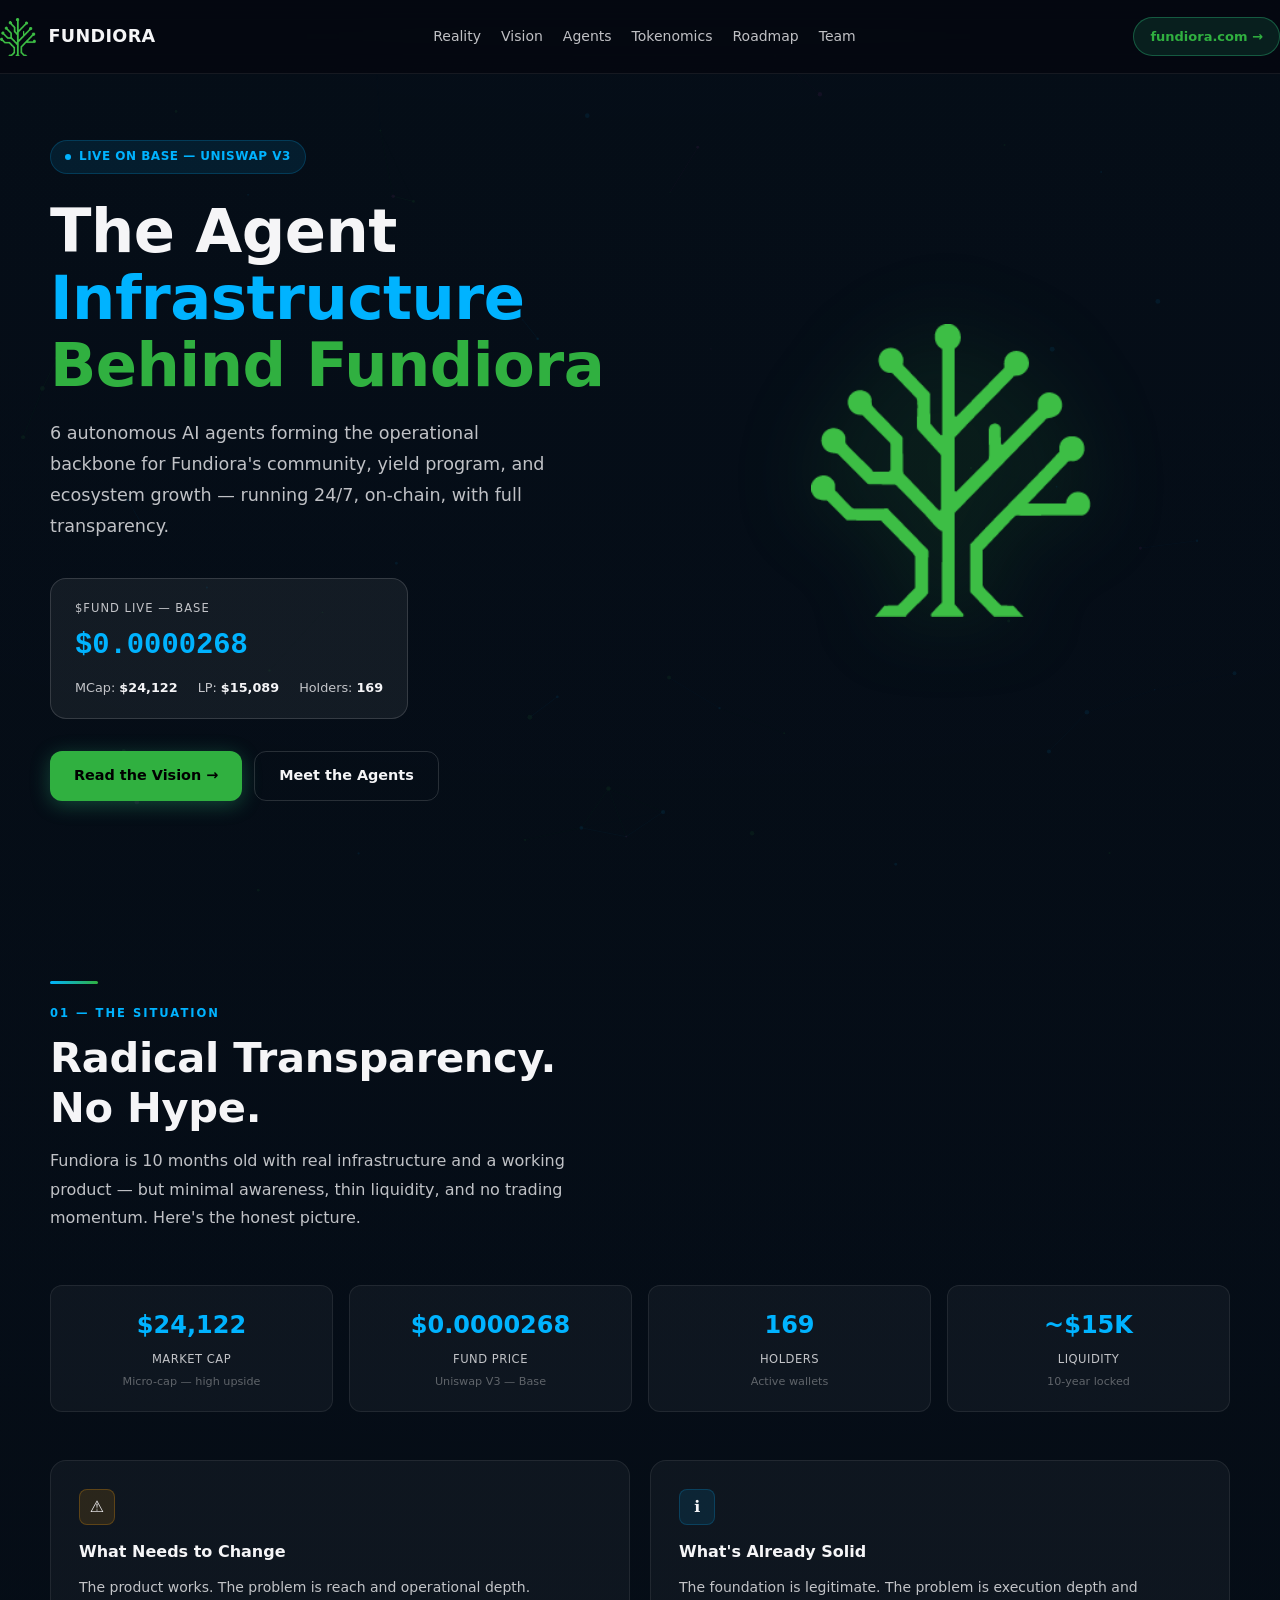
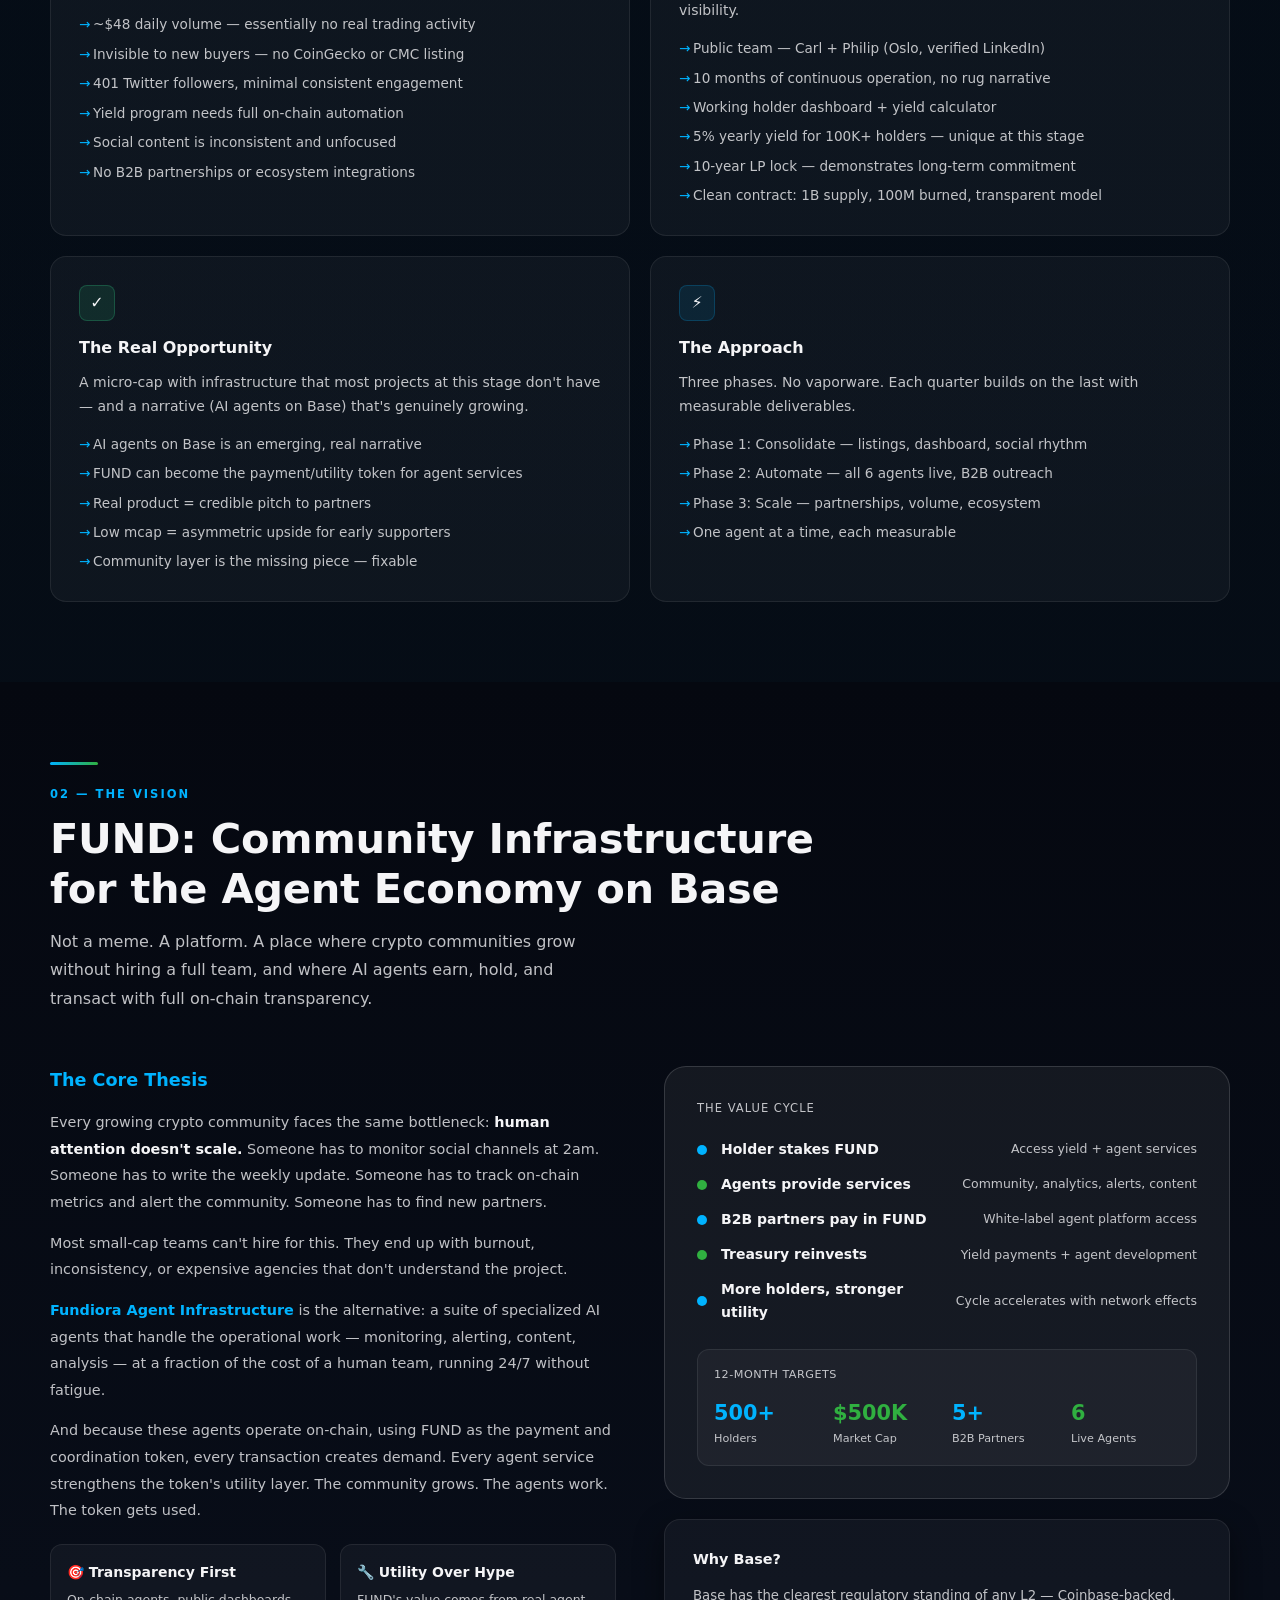
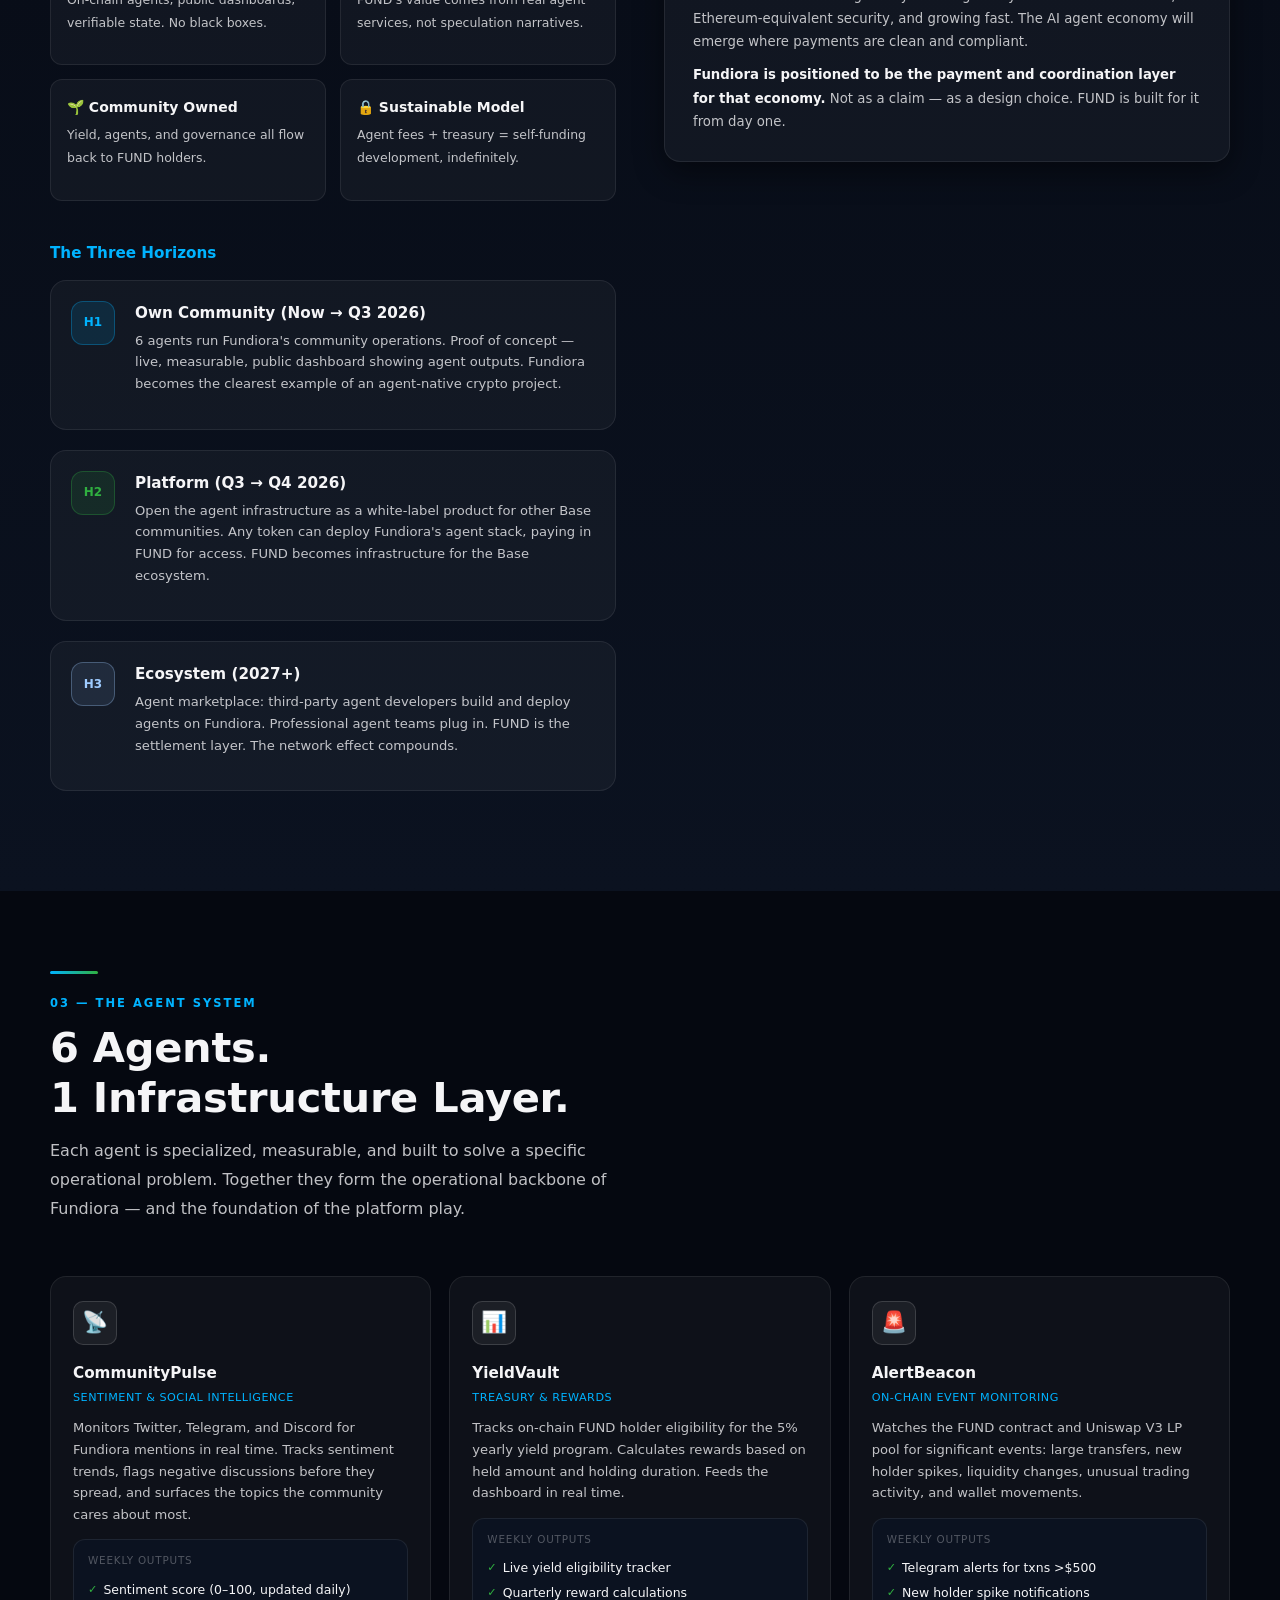
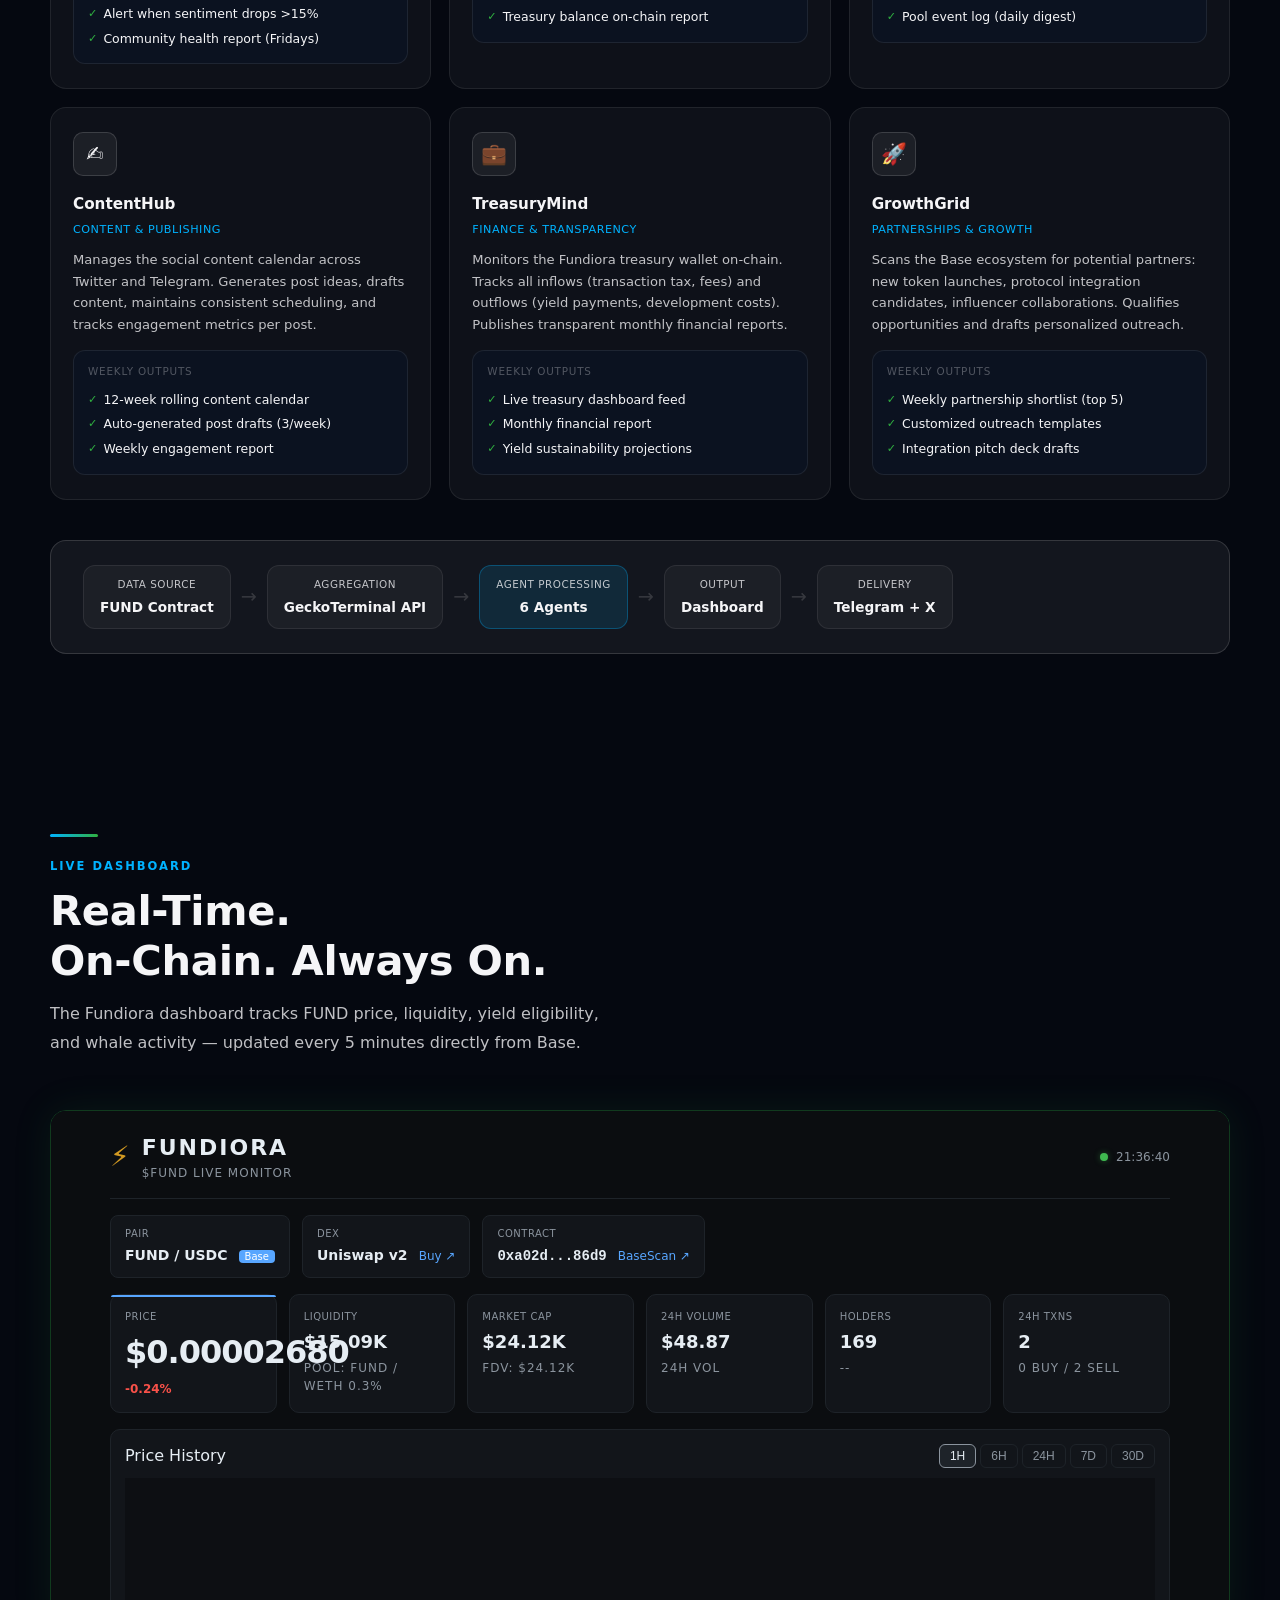
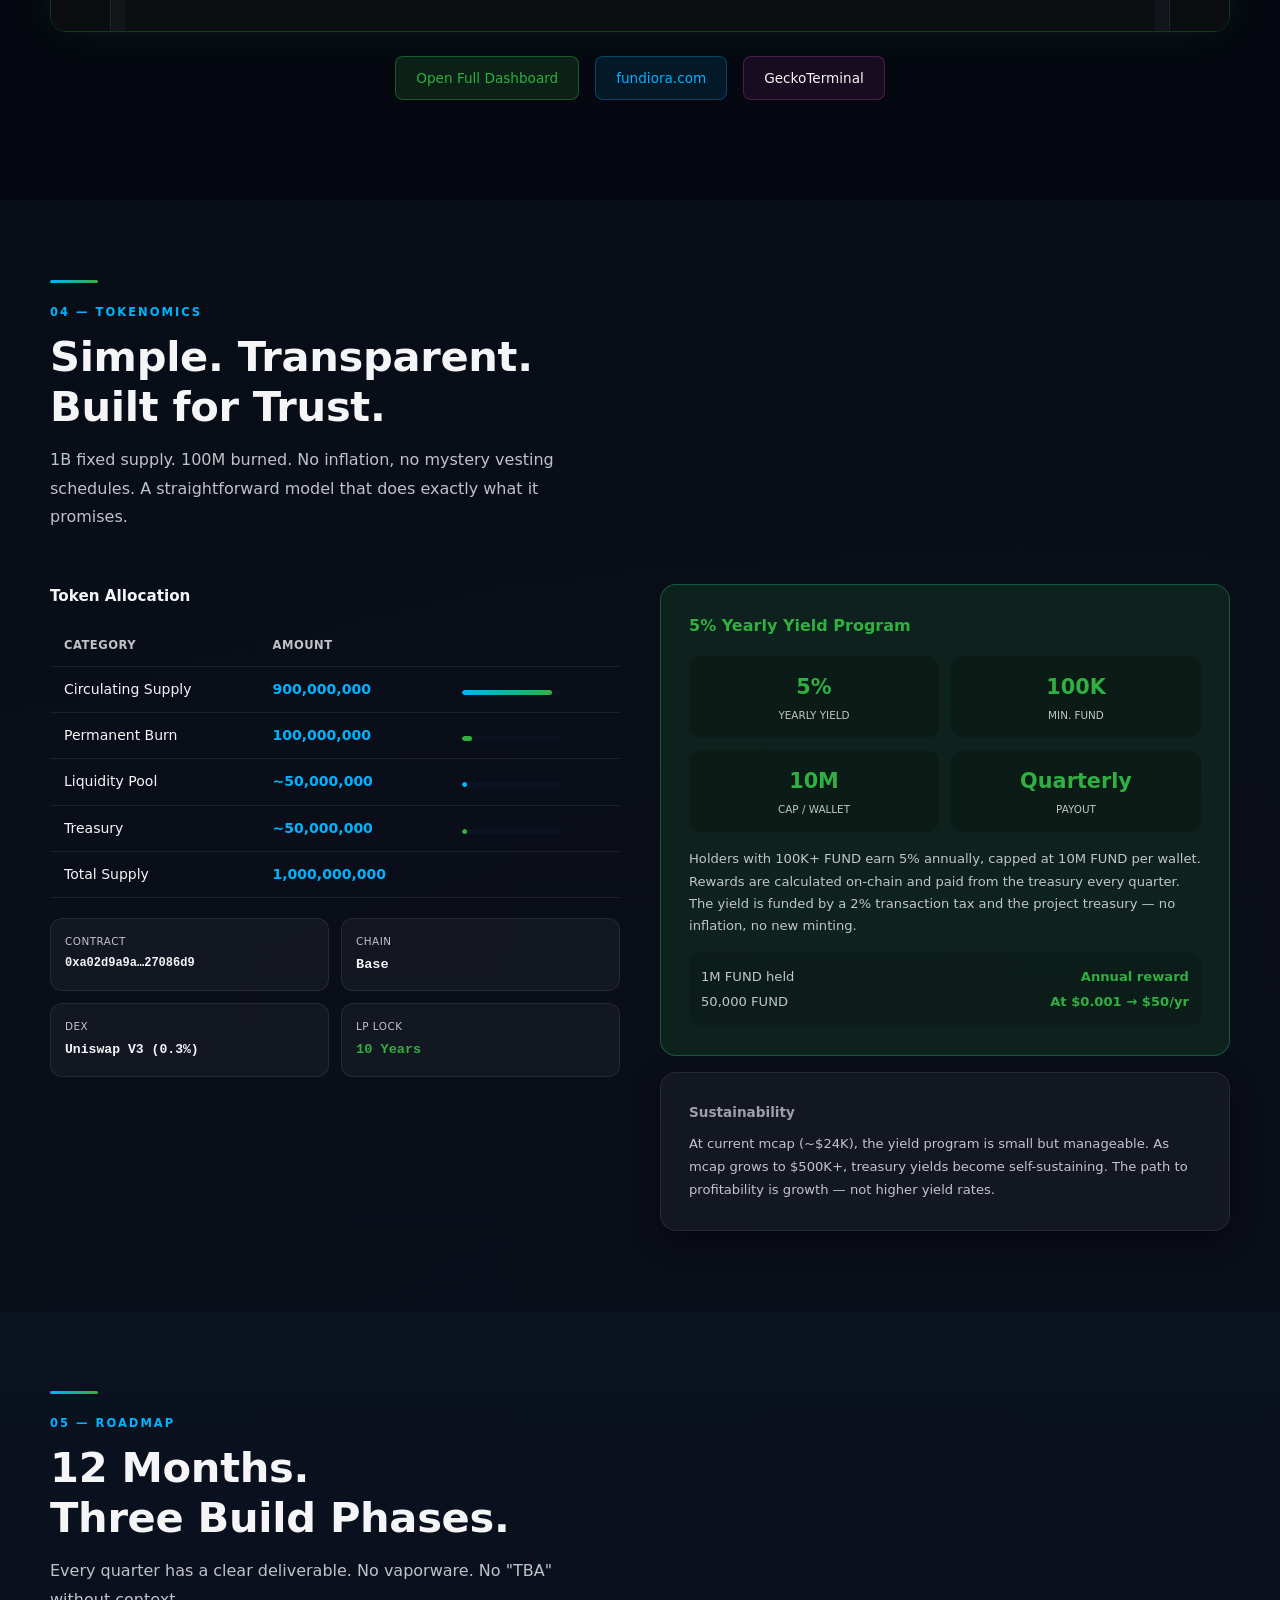
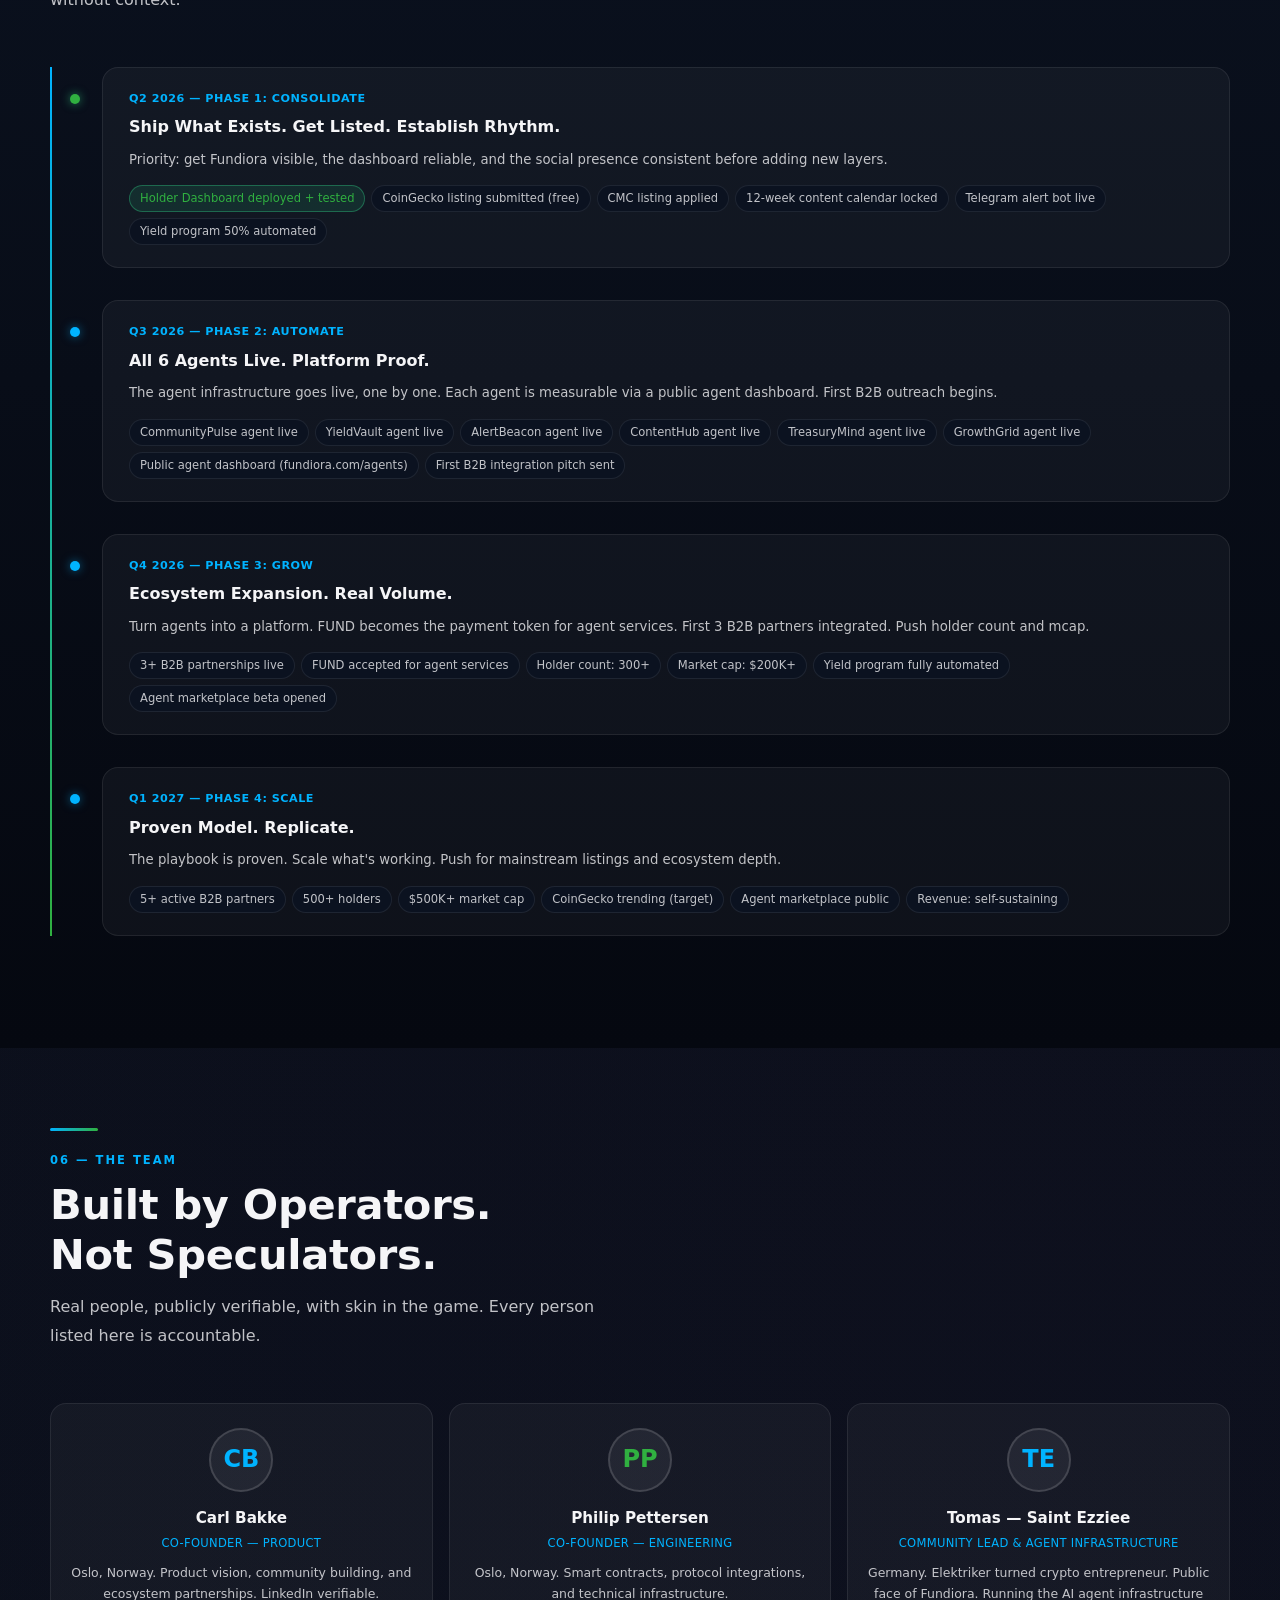
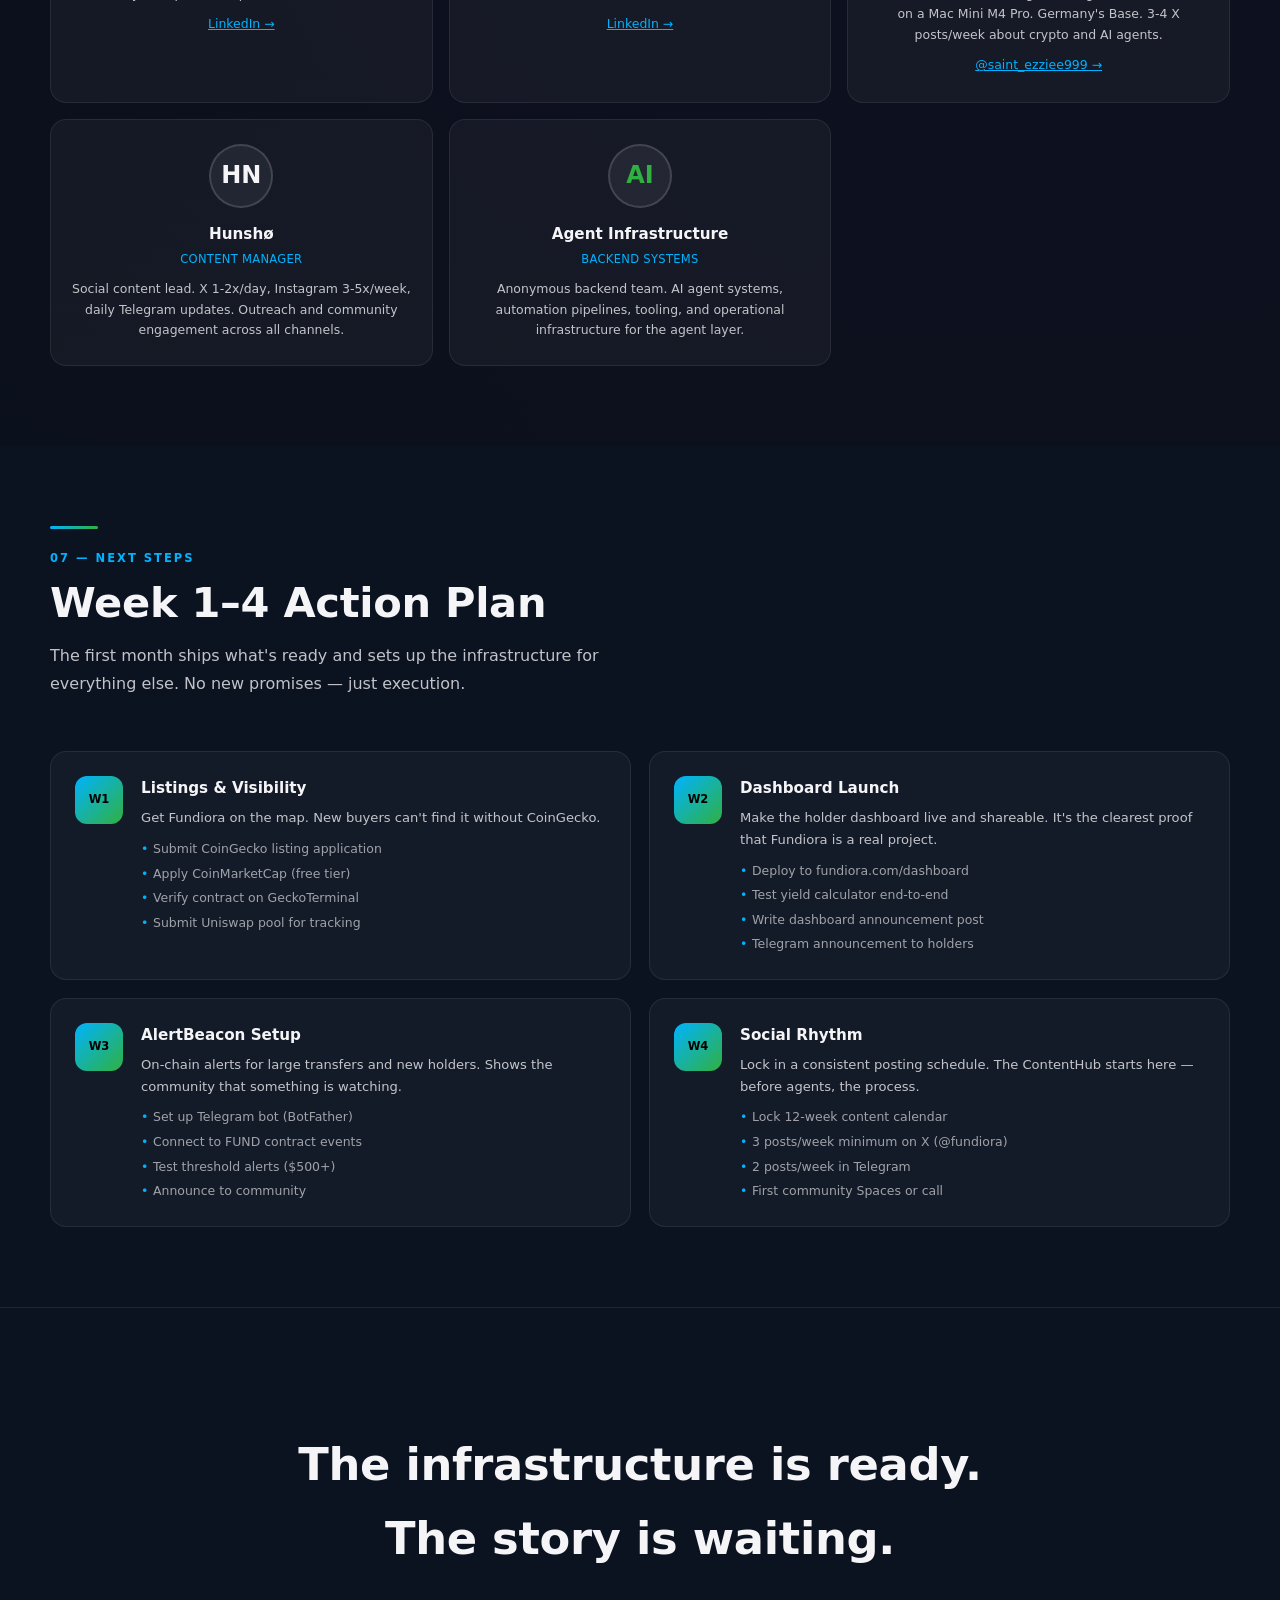
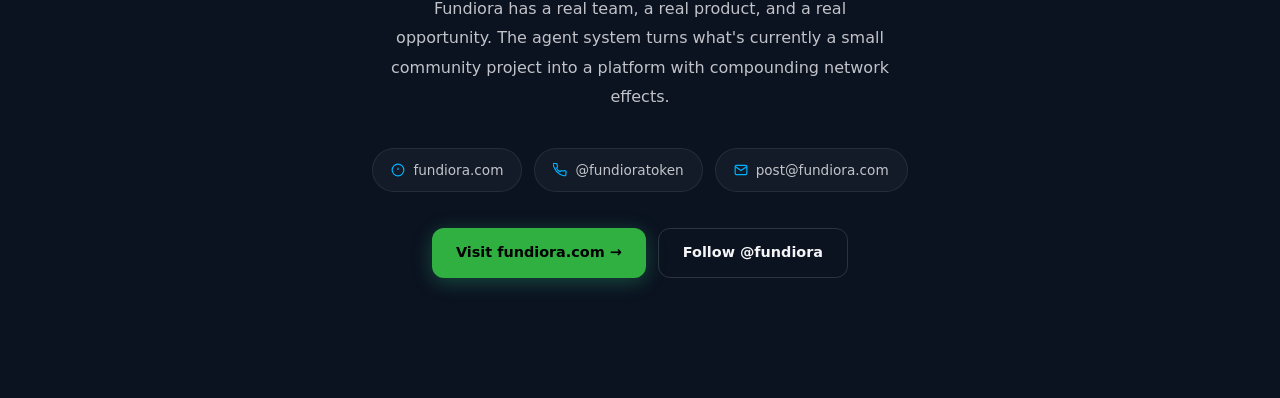
==== commit f094de96: "feat: V6 enhanced — dashboard iframe, Saint Ezziee X link, Hunshø team card, H2 horizon color fixed" ====
--- a/proposal/agent-system-v6.html
+++ b/proposal/agent-system-v6.html
@@ -392,7 +392,7 @@
 .roadmap-tasks li.done { background: rgba(55,245,154,0.1); border-color: rgba(55,245,154,0.3); color: var(--green); }
 
 /* ===== TEAM ===== */
-.team-grid { display: grid; grid-template-columns: repeat(4, 1fr); gap: 16px; }
+.team-grid { display: grid; grid-template-columns: repeat(3, 1fr); gap: 16px; }
 .team-card {
   background: var(--panel); border: 1px solid var(--border); border-radius: var(--radius-md);
   padding: 24px 18px; text-align: center;
@@ -682,7 +682,7 @@
             </div>
           </div>
           <div class="horizon">
-            <div class="horizon-num" style="background:var(--green-soft);border:1px solid rgba(55,245,154,.3);color:var(--green)">H2</div>
+            <div class="horizon-num" style="background:var(--green-soft);border:1px solid rgba(48,176,64,.3);color:var(--green)">H2</div>
             <div>
               <h4>Platform (Q3 → Q4 2026)</h4>
               <p>Open the agent infrastructure as a white-label product for other Base communities. Any token can deploy Fundiora's agent stack, paying in FUND for access. FUND becomes infrastructure for the Base ecosystem.</p>
@@ -910,6 +910,26 @@
         <div class="arch-node-label">Delivery</div>
         <div class="arch-node-value">Telegram + X</div>
       </div>
+    </div>
+  </div>
+</section>
+
+<!-- ===== DASHBOARD SECTION ===== -->
+<section id="dashboard" style="background:var(--bg);padding:100px 0;">
+  <div class="container">
+    <div class="section-header reveal">
+      <div class="divider"></div>
+      <div class="section-label">Live Dashboard</div>
+      <h2 class="section-title">Real-Time.<br>On-Chain. Always On.</h2>
+      <p class="section-sub">The Fundiora dashboard tracks FUND price, liquidity, yield eligibility, and whale activity — updated every 5 minutes directly from Base.</p>
+    </div>
+    <div class="reveal" style="margin-top:40px;border-radius:16px;overflow:hidden;border:1px solid rgba(48,176,64,0.3);box-shadow:0 0 40px rgba(48,176,64,0.1);">
+      <iframe src="../dashboard/index.html" width="100%" height="520" style="border:none;display:block;background:#07101a;" title="Fundiora Live Dashboard"></iframe>
+    </div>
+    <div style="display:flex;gap:16px;justify-content:center;margin-top:24px;flex-wrap:wrap;" class="reveal">
+      <a href="../dashboard/index.html" target="_blank" style="background:rgba(48,176,64,0.15);border:1px solid rgba(48,176,64,0.4);color:var(--green);padding:10px 20px;border-radius:8px;font-size:0.85rem;text-decoration:none;">Open Full Dashboard</a>
+      <a href="https://fundiora.com" target="_blank" style="background:rgba(0,179,255,0.1);border:1px solid rgba(0,179,255,0.3);color:var(--blue);padding:10px 20px;border-radius:8px;font-size:0.85rem;text-decoration:none;">fundiora.com</a>
+      <a href="https://geckoterminal.com/base/pools/0xdb5df2ee10219015b207b055828076d9366d7fdb" target="_blank" style="background:rgba(192,64,176,0.1);border:1px solid rgba(192,64,176,0.3);color:var(--purple);padding:10px 20px;border-radius:8px;font-size:0.85rem;text-decoration:none;">GeckoTerminal</a>
     </div>
   </div>
 </section>
@@ -1125,8 +1145,16 @@
       <div class="team-card">
         <div class="team-avatar" style="color:var(--blue)">TE</div>
         <h3>Tomas — Saint Ezziee</h3>
-        <div class="team-role">Community Lead</div>
-        <p class="team-bio">Germany. Community growth, Telegram coordination, social media, and holder engagement. Public face of Fundiora.</p>
+        <div class="team-role">Community Lead & Agent Infrastructure</div>
+        <p class="team-bio">Germany. Elektriker turned crypto entrepreneur. Public face of Fundiora. Running the AI agent infrastructure on a Mac Mini M4 Pro. Germany's Base. 3-4 X posts/week about crypto and AI agents.</p>
+        <a href="https://x.com/saint_ezziee999" target="_blank">@saint_ezziee999 →</a>
+      </div>
+
+      <div class="team-card">
+        <div class="team-avatar" style="color:var(--purple)">HN</div>
+        <h3>Hunshø</h3>
+        <div class="team-role">Content Manager</div>
+        <p class="team-bio">Social content lead. X 1-2x/day, Instagram 3-5x/week, daily Telegram updates. Outreach and community engagement across all channels.</p>
       </div>
 
       <div class="team-card">
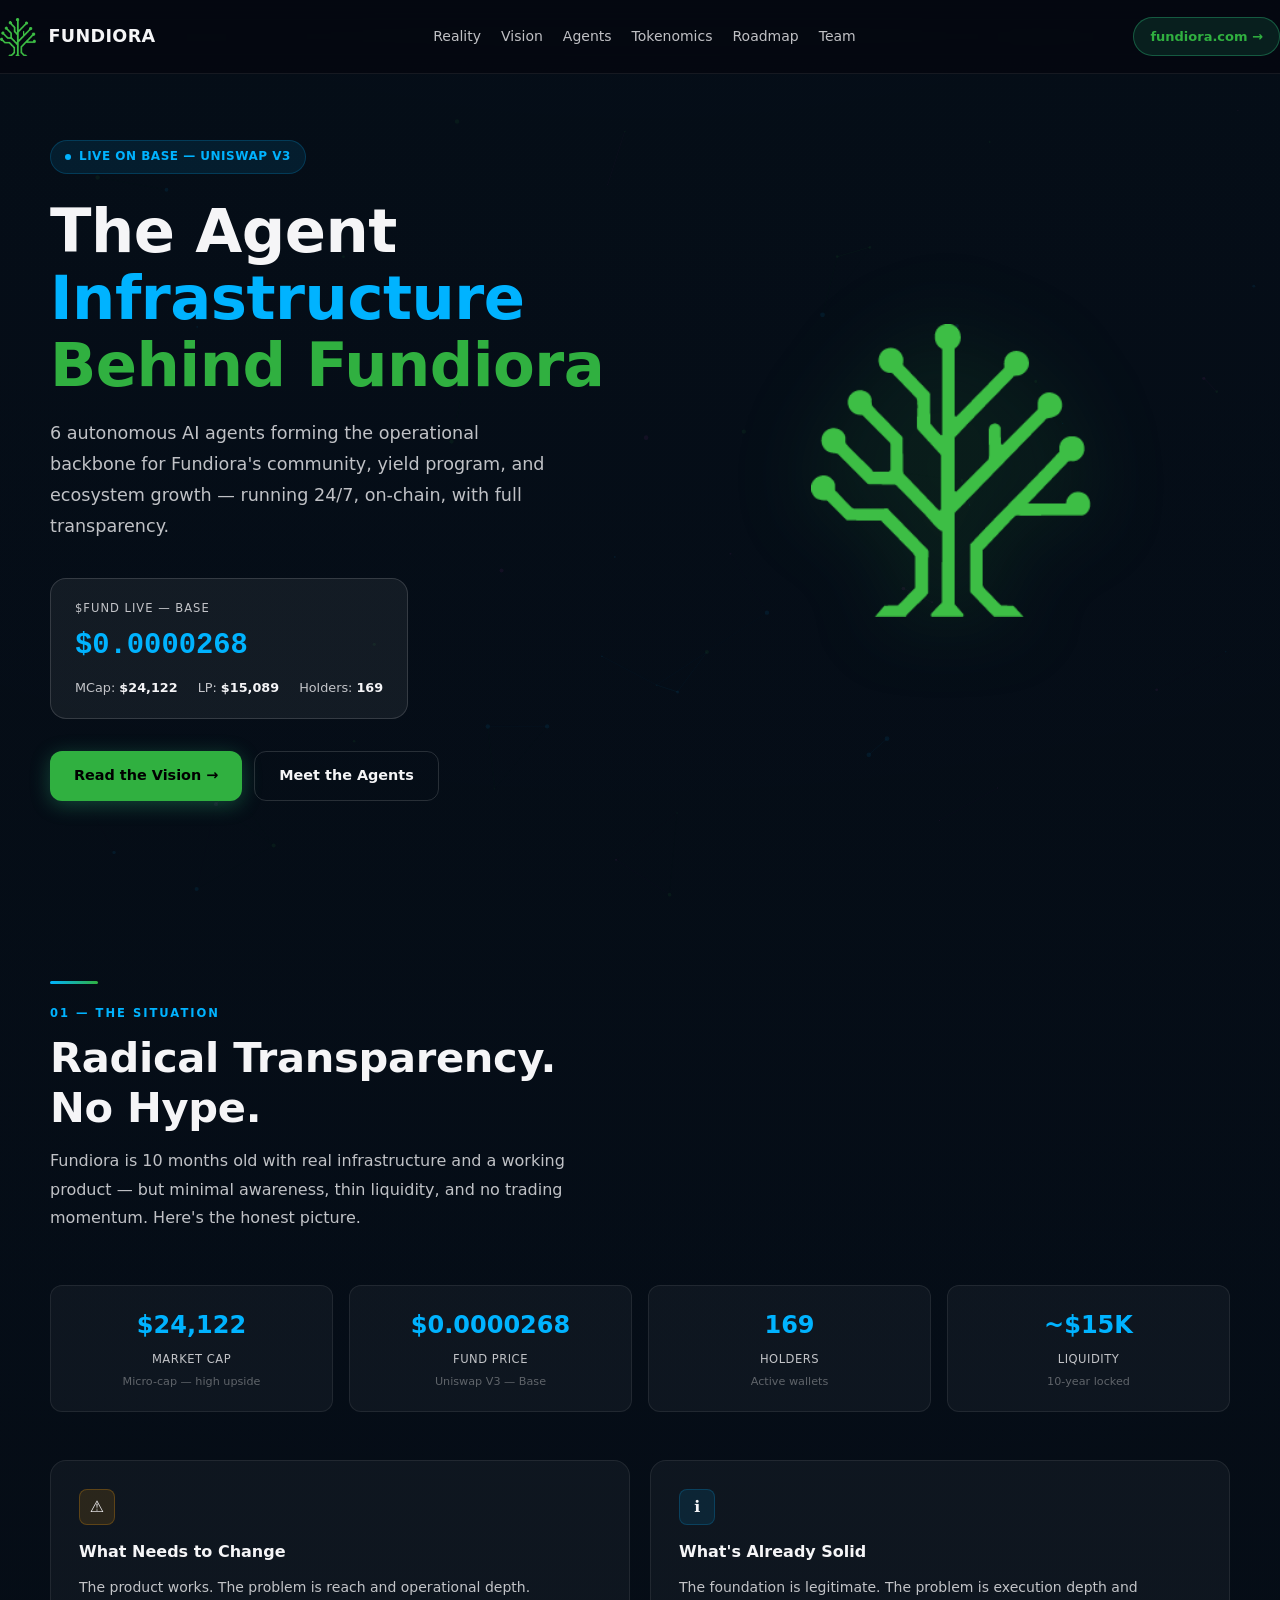
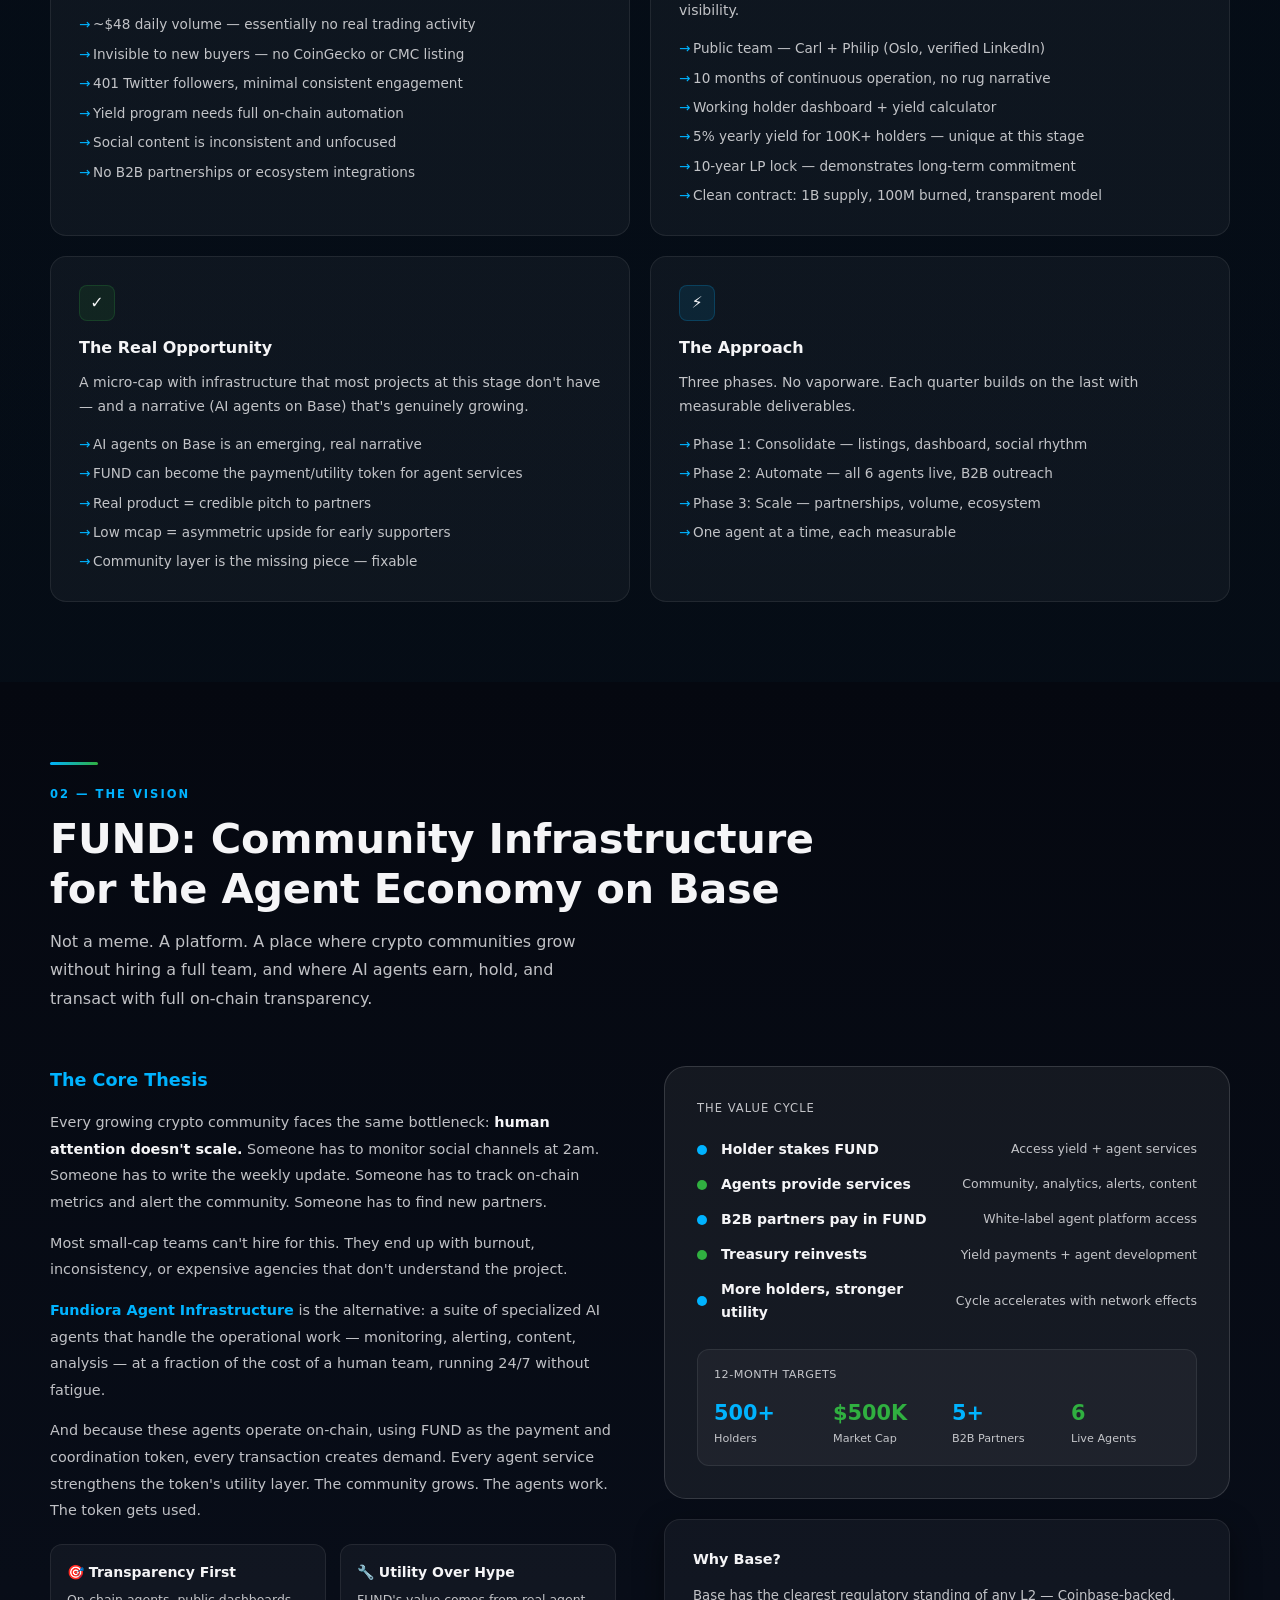
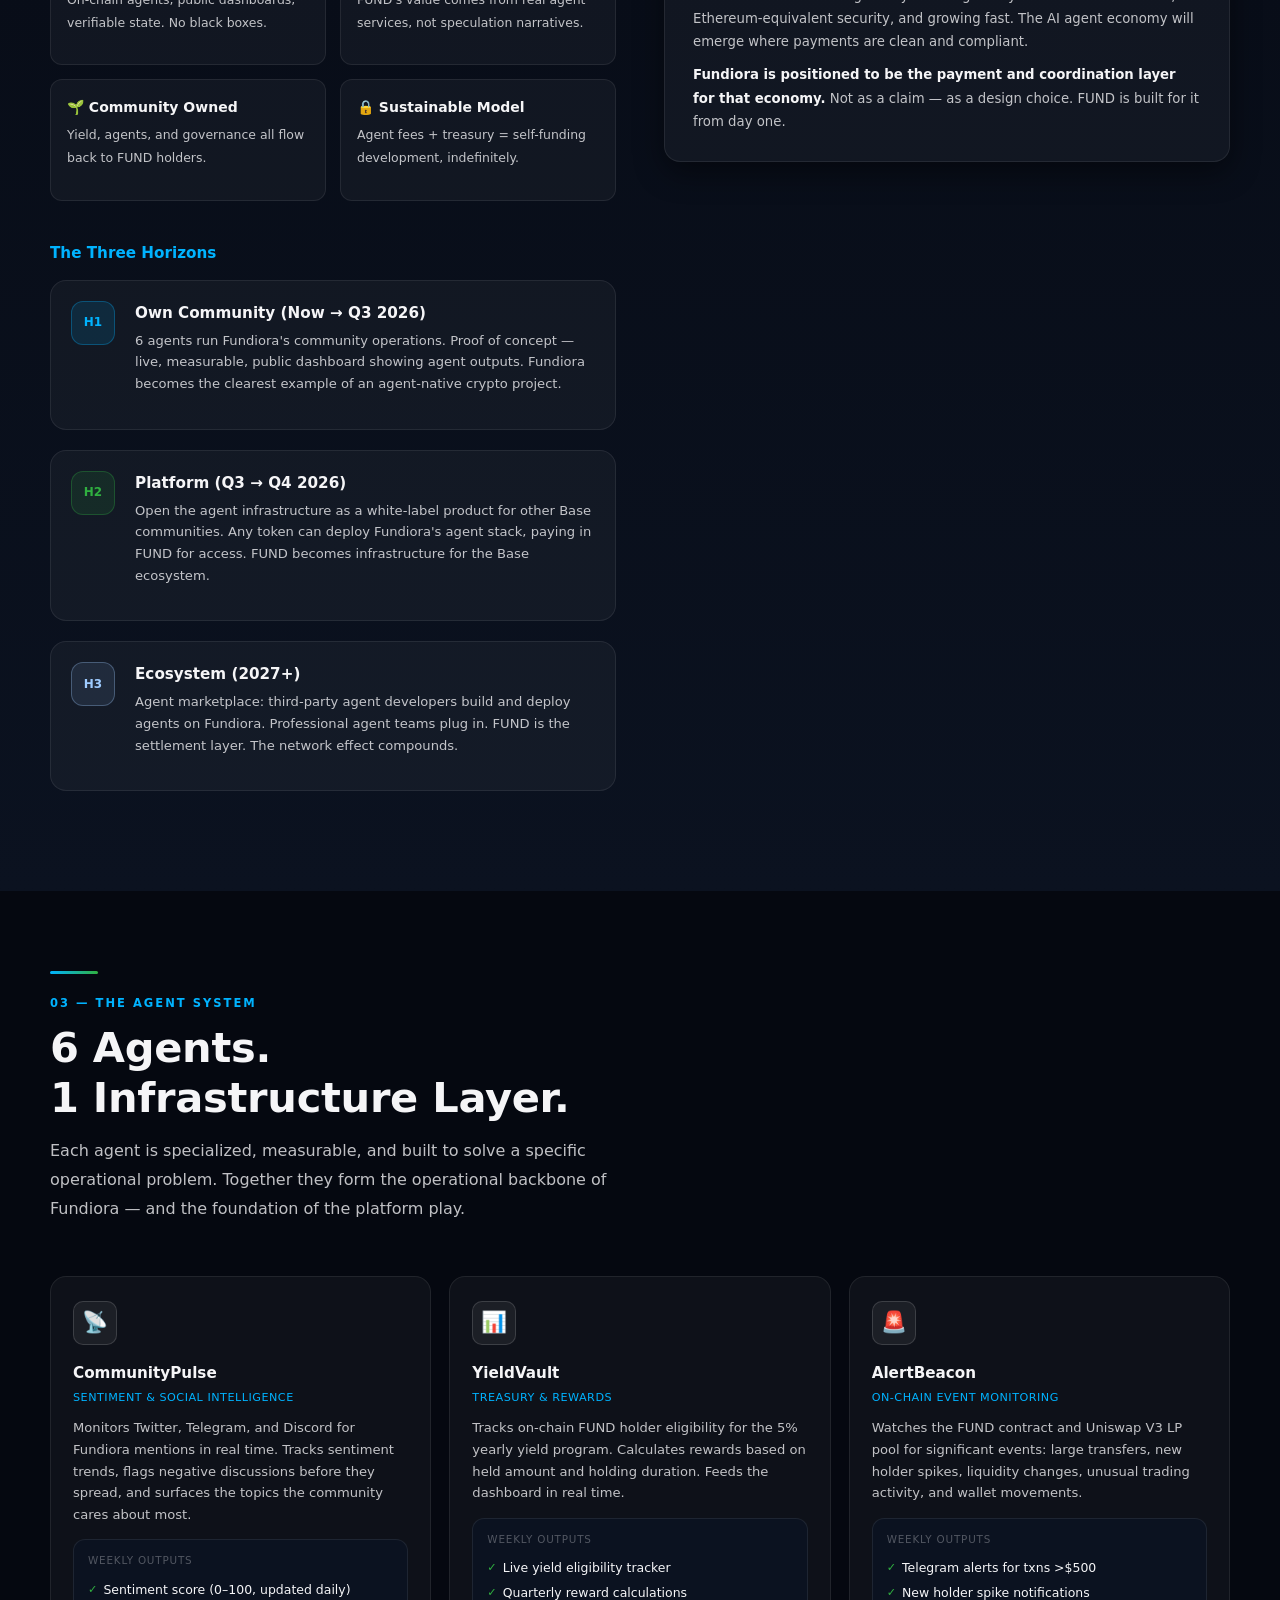
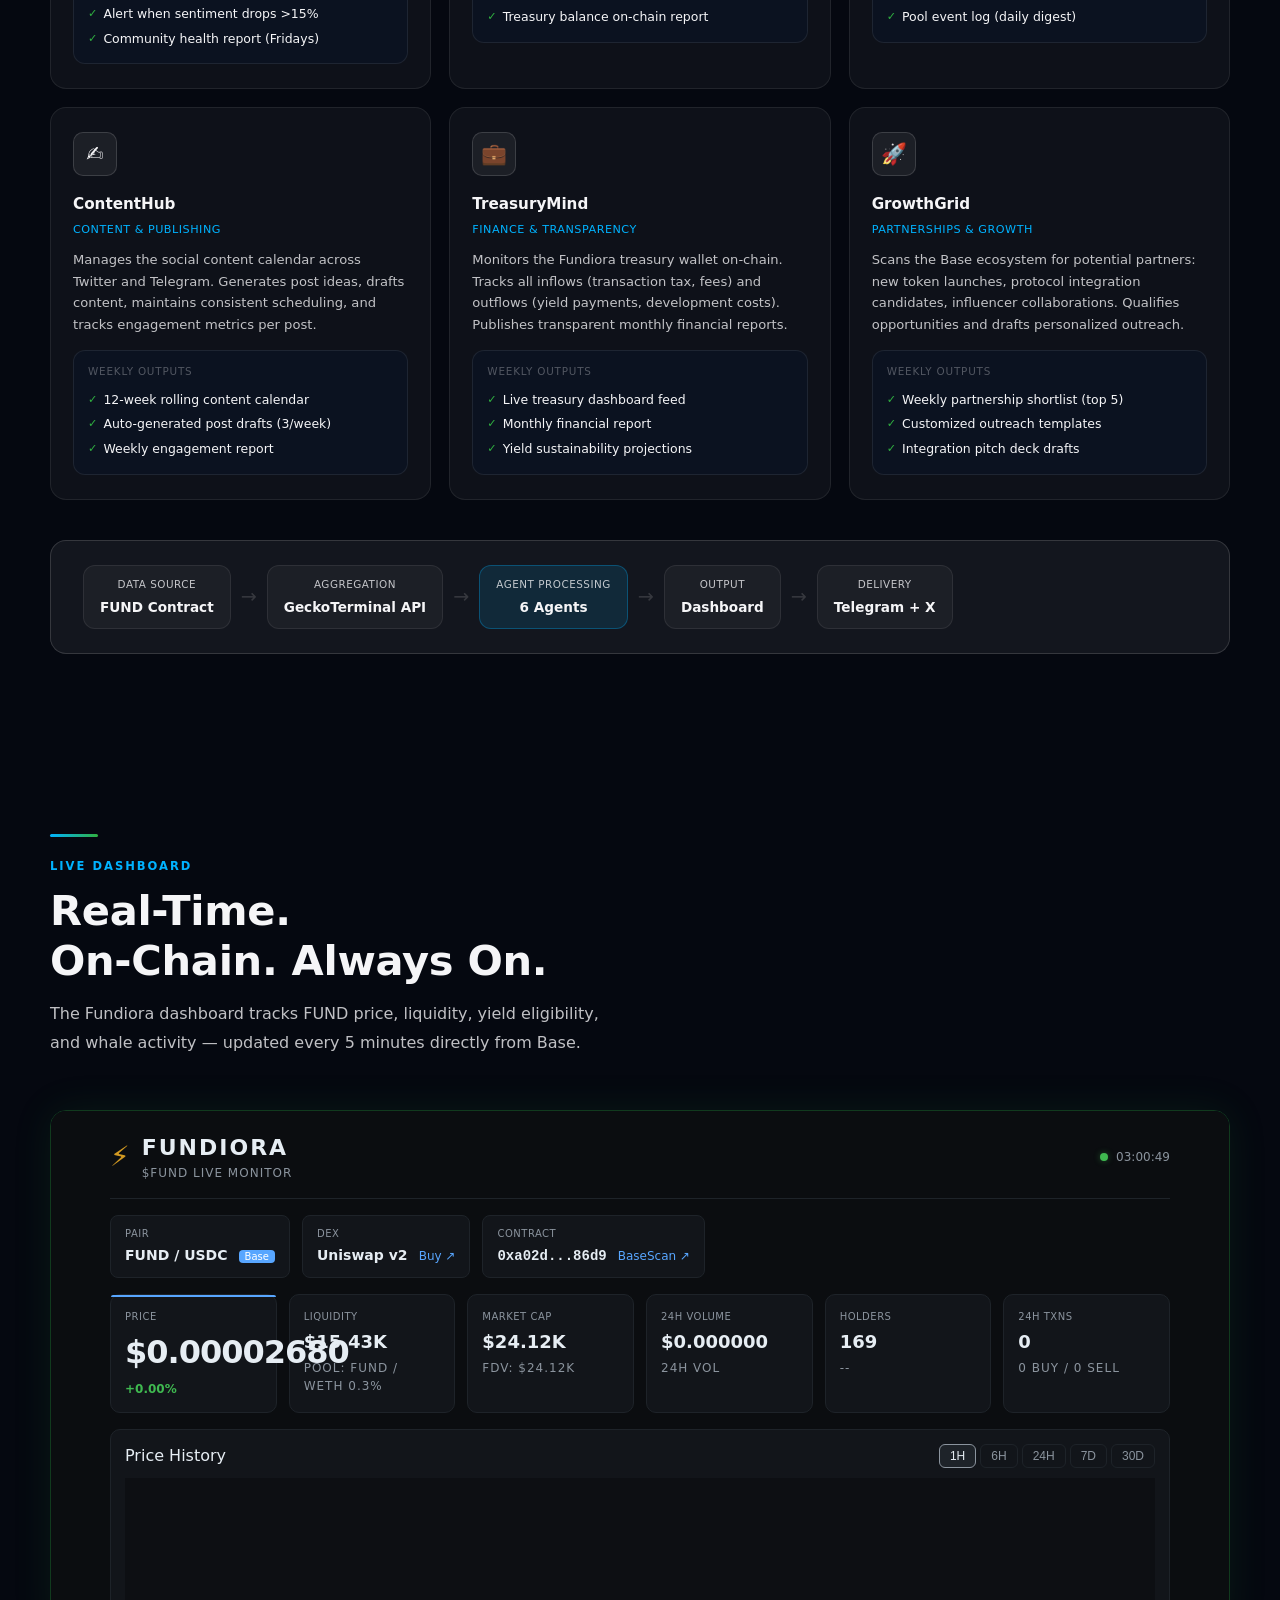
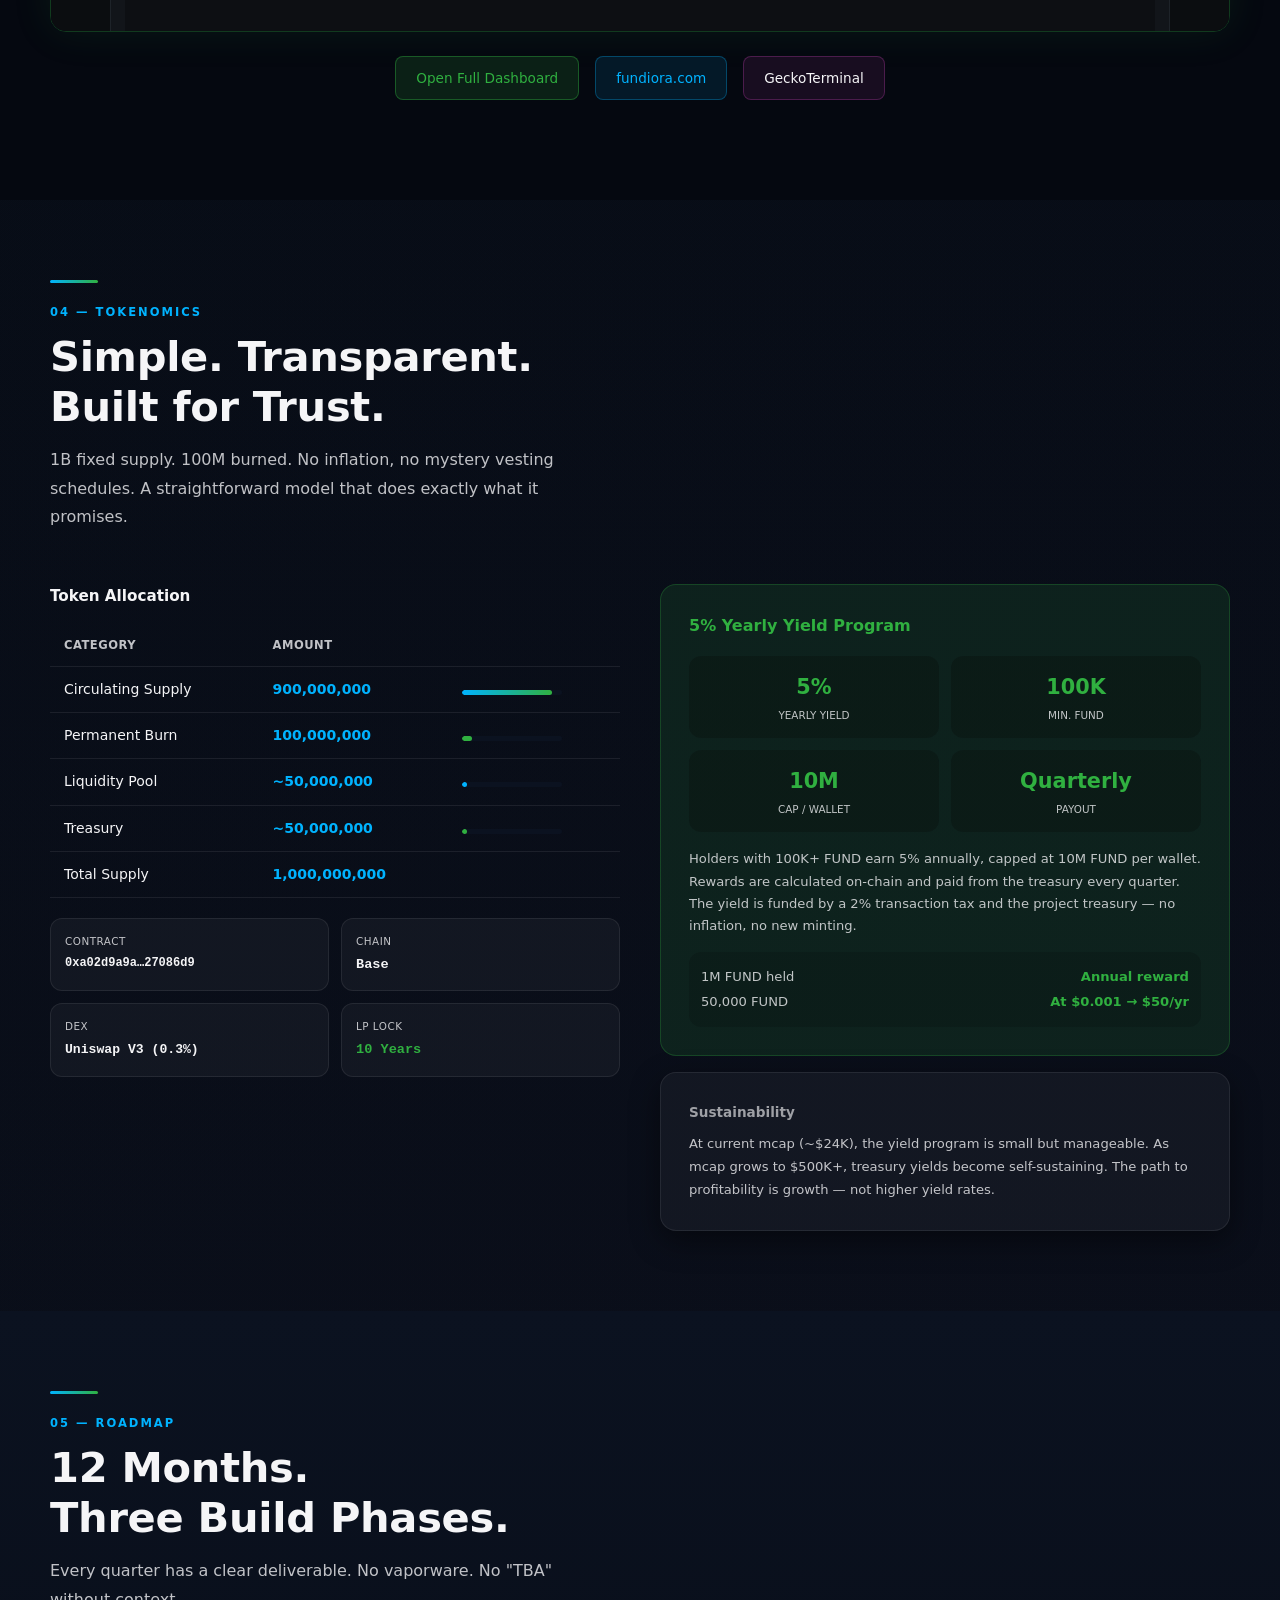
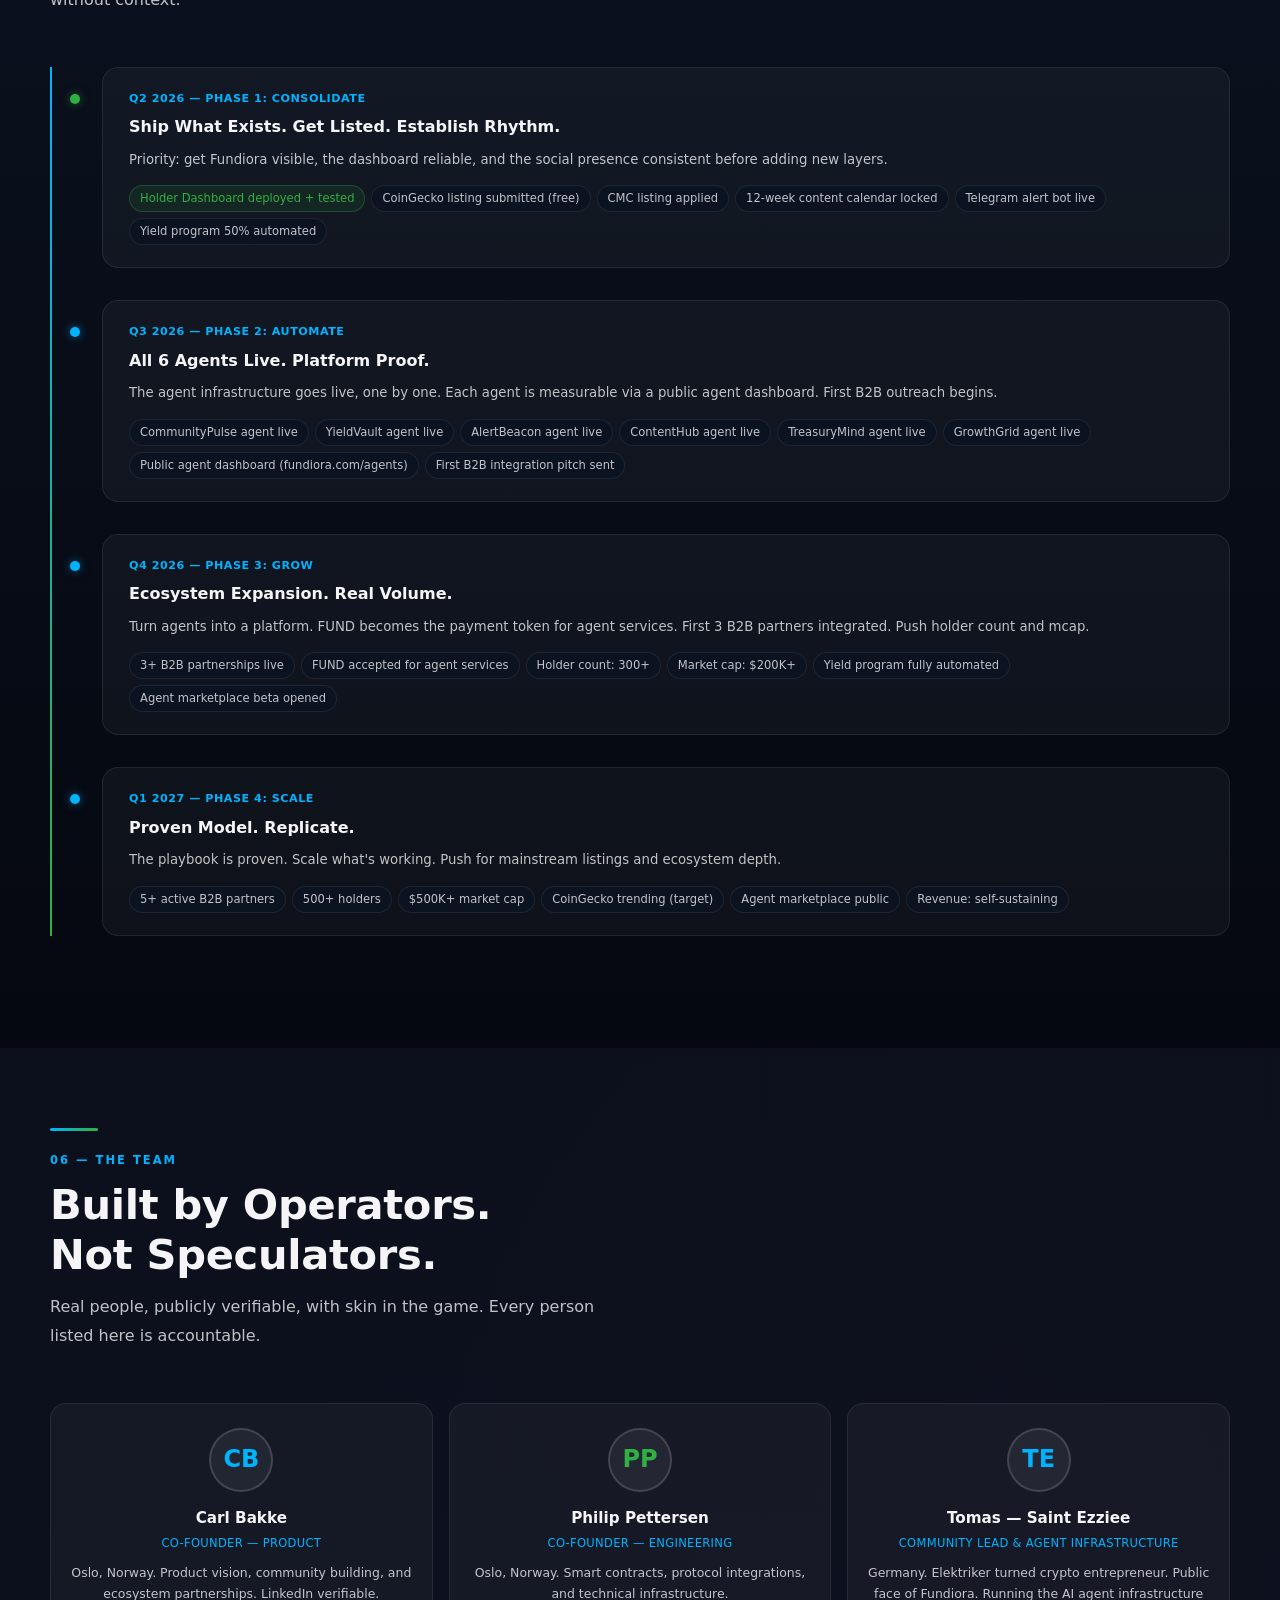
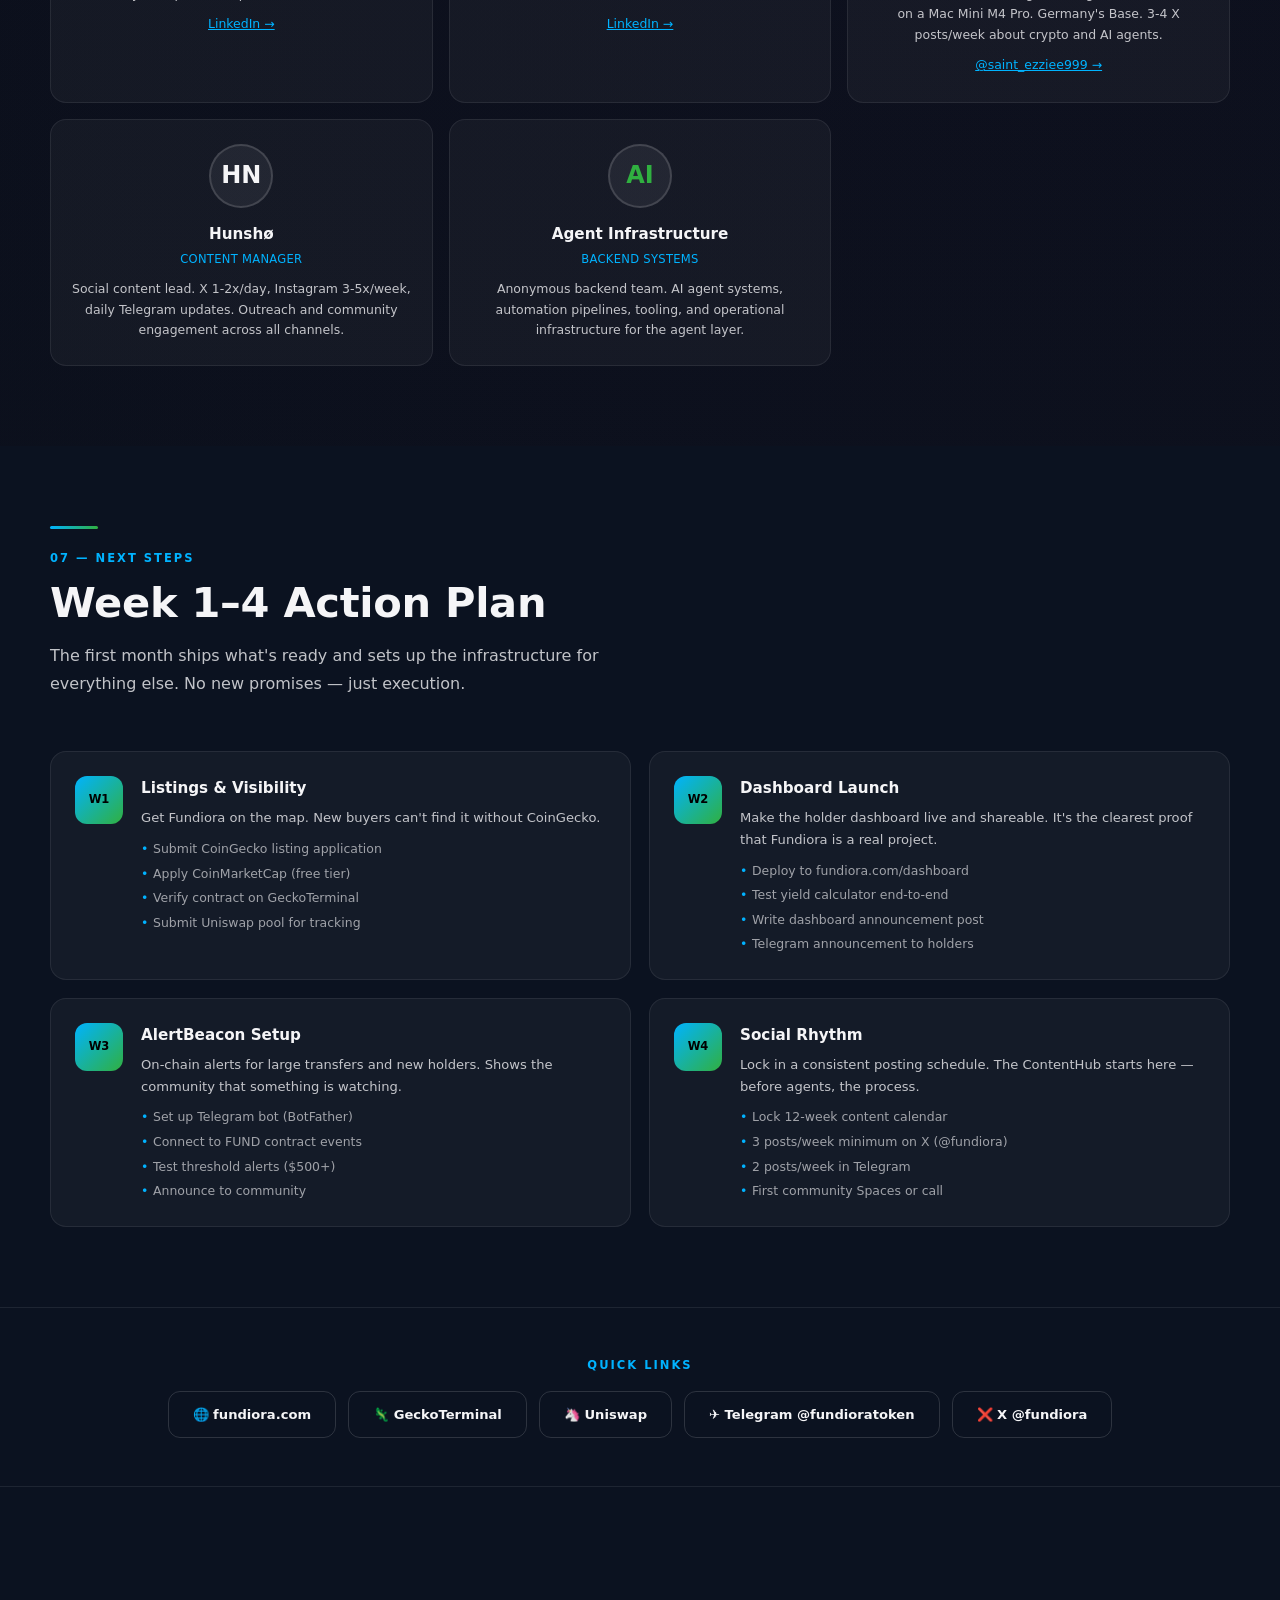
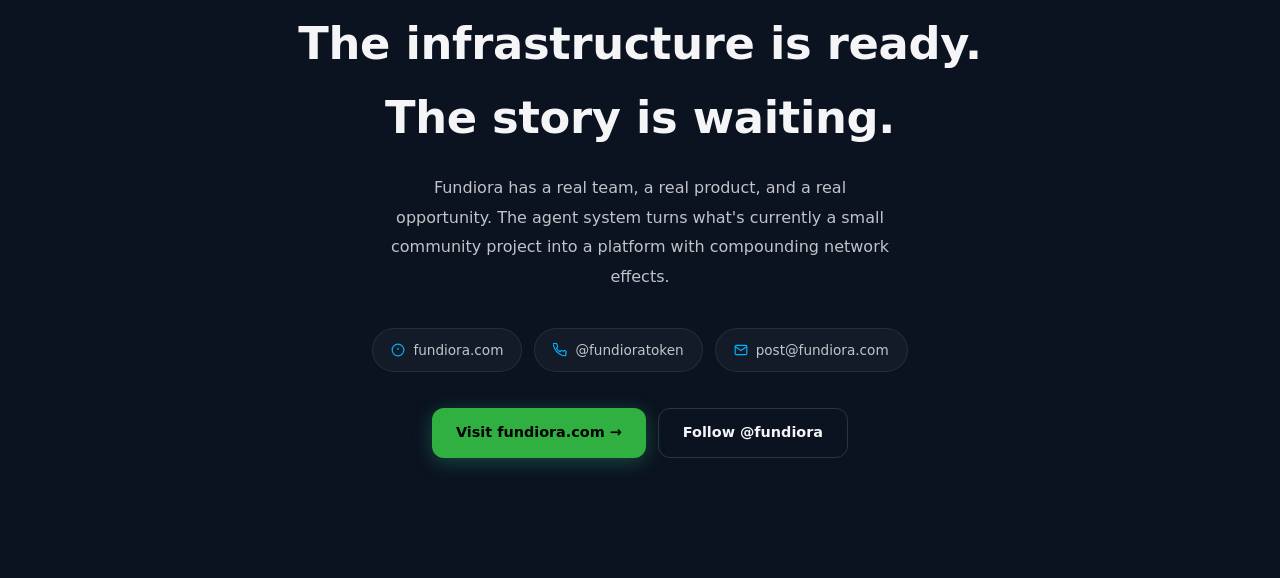
==== commit bf1c6c09: "feat: V6 polish — quick links, team complete" ====
--- a/proposal/agent-system-v6.html
+++ b/proposal/agent-system-v6.html
@@ -224,7 +224,7 @@
 .situation-card li::before { content: '→'; position: absolute; left: 0; color: var(--blue); }
 .icon-warn { width: 36px; height: 36px; border-radius: 8px; background: rgba(245,158,11,0.12); border: 1px solid rgba(245,158,11,0.25); display: flex; align-items: center; justify-content: center; font-size: 1rem; margin-bottom: 14px; }
 .icon-info { width: 36px; height: 36px; border-radius: 8px; background: rgba(0,179,255,0.1); border: 1px solid rgba(0,179,255,0.2); display: flex; align-items: center; justify-content: center; font-size: 1rem; margin-bottom: 14px; }
-.icon-good { width: 36px; height: 36px; border-radius: 8px; background: rgba(55,245,154,0.1); border: 1px solid rgba(55,245,154,0.2); display: flex; align-items: center; justify-content: center; font-size: 1rem; margin-bottom: 14px; }
+.icon-good { width: 36px; height: 36px; border-radius: 8px; background: rgba(48,176,64,0.1); border: 1px solid rgba(48,176,64,0.2); display: flex; align-items: center; justify-content: center; font-size: 1rem; margin-bottom: 14px; }
 .card-icon { margin-bottom: 14px; }
 
 /* ===== DIVIDER ===== */
@@ -346,7 +346,7 @@
 .info-box a { color: var(--blue); }
 
 .yield-card {
-  background: var(--green-soft); border: 1px solid rgba(55,245,154,0.25);
+  background: var(--green-soft); border: 1px solid rgba(48,176,64,0.25);
   border-radius: var(--radius-md); padding: 28px;
 }
 .yield-card h3 { font-size: 1rem; font-weight: 700; margin-bottom: 16px; color: var(--green); }
@@ -380,7 +380,7 @@
   width: 10px; height: 10px; border-radius: 50%;
   background: var(--blue); box-shadow: 0 0 10px rgba(0,179,255,0.5);
 }
-.roadmap-item.active::before { background: var(--green); box-shadow: 0 0 10px rgba(55,245,154,0.5); }
+.roadmap-item.active::before { background: var(--green); box-shadow: 0 0 10px rgba(48,176,64,0.5); }
 .roadmap-quarter { font-size: 0.7rem; color: var(--blue); text-transform: uppercase; letter-spacing: 0.5px; margin-bottom: 6px; font-weight: 700; }
 .roadmap-item h3 { font-size: 1rem; font-weight: 700; margin-bottom: 8px; }
 .roadmap-item p { font-size: 0.83rem; color: var(--muted); line-height: 1.7; margin-bottom: 14px; }
@@ -389,7 +389,7 @@
   background: var(--bg-soft); border: 1px solid var(--border);
   padding: 3px 10px; border-radius: 99px; font-size: 0.72rem; color: var(--muted);
 }
-.roadmap-tasks li.done { background: rgba(55,245,154,0.1); border-color: rgba(55,245,154,0.3); color: var(--green); }
+.roadmap-tasks li.done { background: rgba(48,176,64,0.1); border-color: rgba(48,176,64,0.3); color: var(--green); }
 
 /* ===== TEAM ===== */
 .team-grid { display: grid; grid-template-columns: repeat(3, 1fr); gap: 16px; }
@@ -1237,6 +1237,20 @@
   </div>
 </section>
 
+<!-- ===== QUICK LINKS ===== -->
+<section id="quick-links" style="background:var(--bg-soft);border-top:1px solid var(--border);padding:48px 0;">
+  <div class="container" style="text-align:center;">
+    <div class="section-label" style="margin-bottom:16px;">Quick Links</div>
+    <div style="display:flex;gap:12px;justify-content:center;flex-wrap:wrap;">
+      <a href="https://fundiora.com" target="_blank" class="btn btn-outline" style="font-size:0.82rem;">🌐 fundiora.com</a>
+      <a href="https://www.geckoterminal.com/base/pools/0xdb5df2ee10219015b207b055828076d9366d7fdb" target="_blank" class="btn btn-outline" style="font-size:0.82rem;">🦎 GeckoTerminal</a>
+      <a href="https://app.uniswap.org/explore/tokens/base/0x..." target="_blank" class="btn btn-outline" style="font-size:0.82rem;">🦄 Uniswap</a>
+      <a href="https://t.me/fundioratoken" target="_blank" class="btn btn-outline" style="font-size:0.82rem;">✈️ Telegram @fundioratoken</a>
+      <a href="https://x.com/fundiora" target="_blank" class="btn btn-outline" style="font-size:0.82rem;">❌ X @fundiora</a>
+    </div>
+  </div>
+</section>
+
 <!-- ===== CLOSING ===== -->
 <section class="closing">
   <div class="container">
